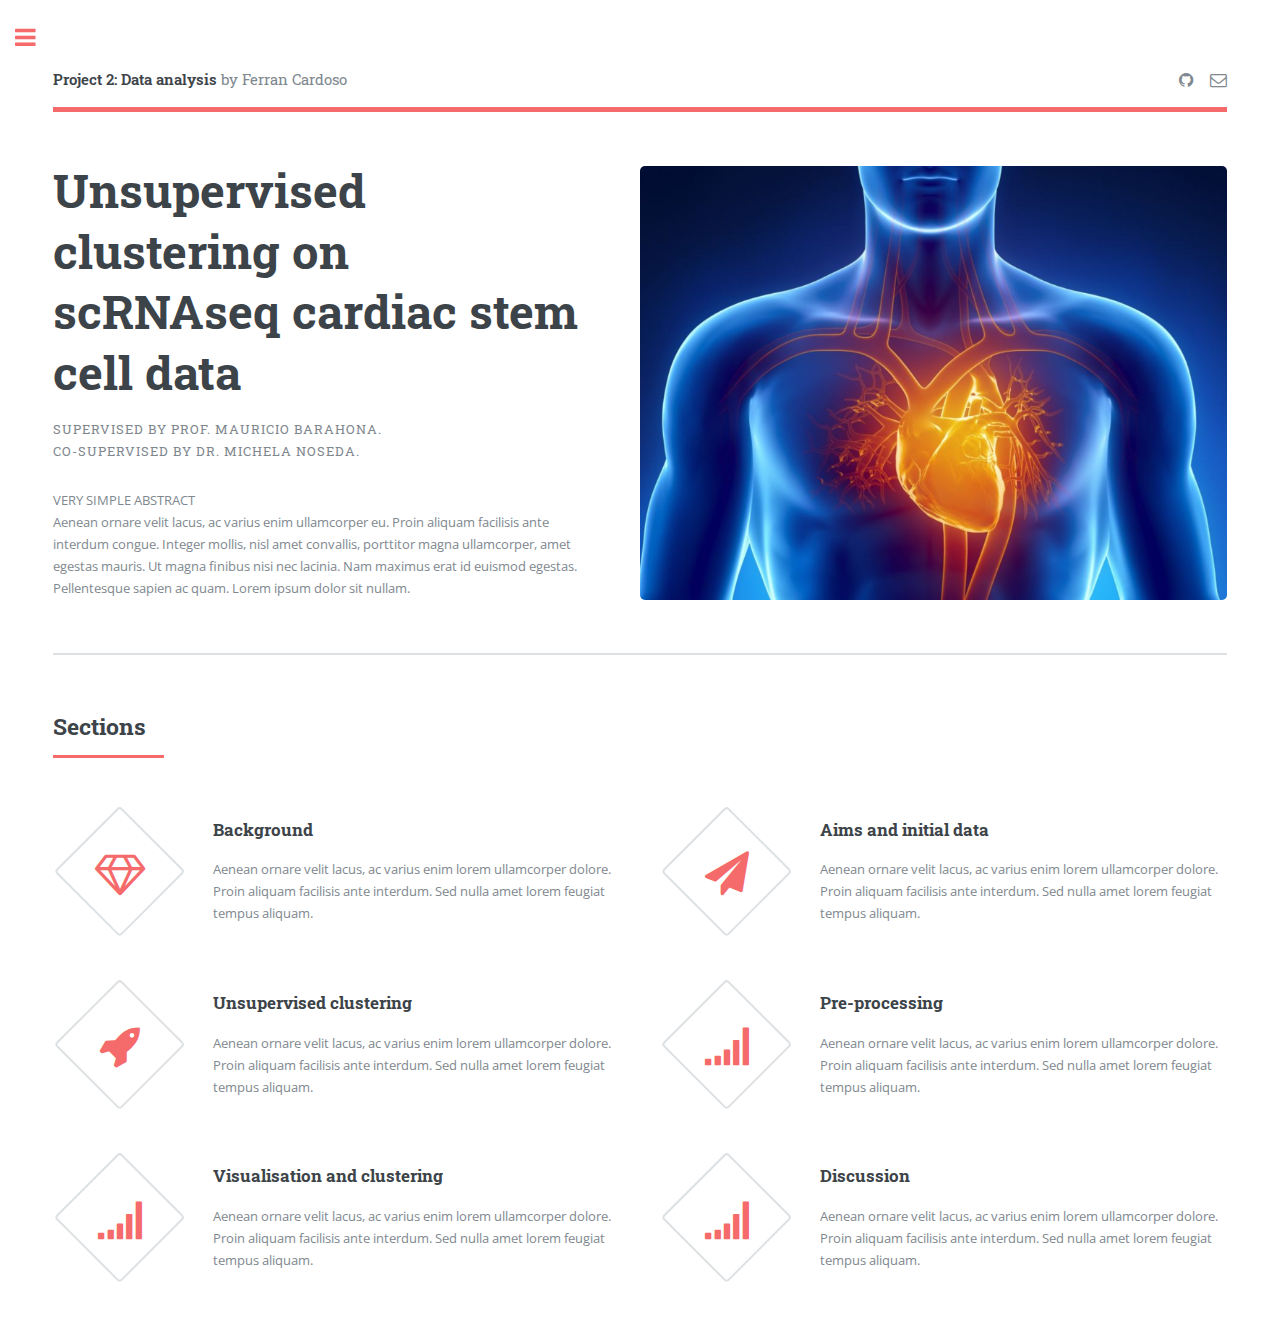
==== index.html @ 103082d0 "Added remaining templates" ====
<!DOCTYPE HTML>

<html>
	<head>
		<title>Unsupervised clustering on scRNAseq cardiac stem cell data</title>
		<meta charset="utf-8" />
		<meta name="viewport" content="width=device-width, initial-scale=1, user-scalable=no" />
		<link rel="stylesheet" href="assets/css/main.css" />
	</head>
	<body class="is-preload">

		<!-- Wrapper -->
			<div id="wrapper">

				<!-- Main -->
					<div id="main">
						<div class="inner">

							<!-- Header -->
								<header id="header">
									<a href="index.html" class="logo"><strong>Project 2: Data analysis</strong> by Ferran Cardoso</a>
									<ul class="icons">
										<li><a href="https://github.com/FerranC96/MSc-Project_2" class="icon fa-github"><span class="label">Github</span></a></li>
										<li><a href="mailto:ferran.cardoso-rodriguez18@imperial.ac.uk" class="icon fa-envelope-o"><span class="label">Email</span></a></li>
									</ul>
								</header>

							<!-- Banner -->
								<section id="banner">
									<div class="content">
										<header>
											<h1>Unsupervised clustering on scRNAseq cardiac stem cell data</h1>
											<p>Supervised by Prof. Mauricio Barahona. <br /> Co-supervised by Dr. Michela Noseda.</p>
										</header>
										<p>VERY SIMPLE ABSTRACT <br />Aenean ornare velit lacus, ac varius enim ullamcorper eu. Proin aliquam facilisis ante interdum congue. Integer mollis, nisl amet convallis, porttitor magna ullamcorper, amet egestas mauris. Ut magna finibus nisi nec lacinia. Nam maximus erat id euismod egestas. Pellentesque sapien ac quam. Lorem ipsum dolor sit nullam.</p>
										<!-- <ul class="actions">
											<li><a href="#" class="button big">Learn More</a></li>
										</ul> -->
									</div>
									<span class="image object">
										<img src="images/heart.jpg" alt="" />
									</span>
								</section>

							<!-- Section -->
								<section>
									<header class="major">
										<h2>Sections</h2>
									</header>
									<div class="features">
										<article>
											<span class="icon fa-diamond"></span>
											<div class="content">
												<h3>Background</h3>
												<p>Aenean ornare velit lacus, ac varius enim lorem ullamcorper dolore. Proin aliquam facilisis ante interdum. Sed nulla amet lorem feugiat tempus aliquam.</p>
											</div>
										</article>
										<article>
											<span class="icon fa-paper-plane"></span>
											<div class="content">
												<h3>Aims and initial data</h3>
												<p>Aenean ornare velit lacus, ac varius enim lorem ullamcorper dolore. Proin aliquam facilisis ante interdum. Sed nulla amet lorem feugiat tempus aliquam.</p>
											</div>
										</article>
										<article>
											<span class="icon fa-rocket"></span>
											<div class="content">
												<h3>Unsupervised clustering</h3>
												<p>Aenean ornare velit lacus, ac varius enim lorem ullamcorper dolore. Proin aliquam facilisis ante interdum. Sed nulla amet lorem feugiat tempus aliquam.</p>
											</div>
										</article>
										<article>
											<span class="icon fa-signal"></span>
											<div class="content">
												<h3>Pre-processing</h3>
												<p>Aenean ornare velit lacus, ac varius enim lorem ullamcorper dolore. Proin aliquam facilisis ante interdum. Sed nulla amet lorem feugiat tempus aliquam.</p>
											</div>
										</article>
										<article>
											<span class="icon fa-signal"></span>
											<div class="content">
												<h3>Visualisation and clustering</h3>
												<p>Aenean ornare velit lacus, ac varius enim lorem ullamcorper dolore. Proin aliquam facilisis ante interdum. Sed nulla amet lorem feugiat tempus aliquam.</p>
											</div>
										</article>
										<article>
											<span class="icon fa-signal"></span>
											<div class="content">
												<h3>Discussion</h3>
												<p>Aenean ornare velit lacus, ac varius enim lorem ullamcorper dolore. Proin aliquam facilisis ante interdum. Sed nulla amet lorem feugiat tempus aliquam.</p>
											</div>
										</article>
									</div>
								</section>

							<!-- Section -->
								<!-- <section>
									<header class="major">
										<h2>Ipsum sed dolor</h2>
									</header>
									<div class="posts">
										<article>
											<a href="#" class="image"><img src="images/pic01.jpg" alt="" /></a>
											<h3>Interdum aenean</h3>
											<p>Aenean ornare velit lacus, ac varius enim lorem ullamcorper dolore. Proin aliquam facilisis ante interdum. Sed nulla amet lorem feugiat tempus aliquam.</p>
											<ul class="actions">
												<li><a href="#" class="button">More</a></li>
											</ul>
										</article>
										<article>
											<a href="#" class="image"><img src="images/pic02.jpg" alt="" /></a>
											<h3>Nulla amet dolore</h3>
											<p>Aenean ornare velit lacus, ac varius enim lorem ullamcorper dolore. Proin aliquam facilisis ante interdum. Sed nulla amet lorem feugiat tempus aliquam.</p>
											<ul class="actions">
												<li><a href="#" class="button">More</a></li>
											</ul>
										</article>
										<article>
											<a href="#" class="image"><img src="images/pic03.jpg" alt="" /></a>
											<h3>Tempus ullamcorper</h3>
											<p>Aenean ornare velit lacus, ac varius enim lorem ullamcorper dolore. Proin aliquam facilisis ante interdum. Sed nulla amet lorem feugiat tempus aliquam.</p>
											<ul class="actions">
												<li><a href="#" class="button">More</a></li>
											</ul>
										</article>
										<article>
											<a href="#" class="image"><img src="images/pic04.jpg" alt="" /></a>
											<h3>Sed etiam facilis</h3>
											<p>Aenean ornare velit lacus, ac varius enim lorem ullamcorper dolore. Proin aliquam facilisis ante interdum. Sed nulla amet lorem feugiat tempus aliquam.</p>
											<ul class="actions">
												<li><a href="#" class="button">More</a></li>
											</ul>
										</article>
										<article>
											<a href="#" class="image"><img src="images/pic05.jpg" alt="" /></a>
											<h3>Feugiat lorem aenean</h3>
											<p>Aenean ornare velit lacus, ac varius enim lorem ullamcorper dolore. Proin aliquam facilisis ante interdum. Sed nulla amet lorem feugiat tempus aliquam.</p>
											<ul class="actions">
												<li><a href="#" class="button">More</a></li>
											</ul>
										</article>
										<article>
											<a href="#" class="image"><img src="images/pic06.jpg" alt="" /></a>
											<h3>Amet varius aliquam</h3>
											<p>Aenean ornare velit lacus, ac varius enim lorem ullamcorper dolore. Proin aliquam facilisis ante interdum. Sed nulla amet lorem feugiat tempus aliquam.</p>
											<ul class="actions">
												<li><a href="#" class="button">More</a></li>
											</ul>
										</article>
									</div>
								</section> -->

						</div>
					</div>

				<!-- Sidebar -->
					<div id="sidebar">
						<div class="inner">

							<!-- Menu -->
								<nav id="menu">
									<header class="major">
										<h2>Menu</h2>
									</header>
									<ul>
										<li><a href="index.html">Homepage</a></li>
										<li><a href="background.html">Background</a></li>
										<li><a href="aim.html">Aims and Initial Data</a></li>
										<li><a href="intro.html">Introduction and pipeline</a></li>
										<li>
											<span class="opener">Pre-processing</span>
											<ul>
												<li><a href="pre-process.html/#filtering">QC and filtering</a></li>
												<li><a href="pre-process.html/#norm">Normalisation</a></li>
											</ul>
										</li>
										<li>
											<span class="opener">Visualisation and Clustering</span>
											<ul>
												<li><a href="analysis.html/#dr">Dimensionality Reduction</a></li>
												<li><a href="analysis.html/#clust">Unsupervised clustering</a></li>
												<li><a href="analysis.html/#bio">Biological analysis</a></li>
											</ul>
										</li>
										<li>
											<span class="opener">Discussion</span>
											<ul>
												<li><a href="discussion.html">Discussion</a></li>
												<li><a href="discussion.html/#conclussion">Conclusions</a></li>
												<li><a href="discussion.html/#future">Future work</a></li>
											</ul>
										</li>
										<li><a href="refs.html">References</a></li>
										<li><a href="elements.html">Elements</a></li>
									</ul>
								</nav>

							<!-- Section -->
								<!-- <section>
									<header class="major">
										<h2>Ante interdum</h2>
									</header>
									<div class="mini-posts">
										<article>
											<a href="#" class="image"><img src="images/pic07.jpg" alt="" /></a>
											<p>Aenean ornare velit lacus, ac varius enim lorem ullamcorper dolore aliquam.</p>
										</article>
										<article>
											<a href="#" class="image"><img src="images/pic08.jpg" alt="" /></a>
											<p>Aenean ornare velit lacus, ac varius enim lorem ullamcorper dolore aliquam.</p>
										</article>
										<article>
											<a href="#" class="image"><img src="images/pic09.jpg" alt="" /></a>
											<p>Aenean ornare velit lacus, ac varius enim lorem ullamcorper dolore aliquam.</p>
										</article>
									</div>
									<ul class="actions">
										<li><a href="#" class="button">More</a></li>
									</ul>
								</section> -->

							<!-- Section -->
								<section>
									<header class="major">
										<h2>Acknowledgements</h2>
									</header>
									<p>Sed varius enim lorem ullamcorper dolore aliquam aenean ornare velit lacus, ac varius enim lorem ullamcorper dolore. Proin sed aliquam facilisis ante interdum. Sed nulla amet lorem feugiat tempus aliquam.</p>
		
								</section>

							<!-- Footer -->
								<footer id="footer">
									<p class="copyright">&copy; Ferran Cardoso.<br />Project 2: Data Analysis. <br />MSc in Bioinformatics and Theoretical Systems Biology.<br />Imperial College London. <br /> Design: <a href="https://html5up.net">HTML5 UP</a>.</p>
								</footer>

						</div>
					</div>

			</div>

		<!-- Scripts -->
			<script src="assets/js/jquery.min.js"></script>
			<script src="assets/js/browser.min.js"></script>
			<script src="assets/js/breakpoints.min.js"></script>
			<script src="assets/js/util.js"></script>
			<script src="assets/js/main.js"></script>

	</body>
</html>
---- assets/css/main.css ----
@import url(font-awesome.min.css);
@import url("https://fonts.googleapis.com/css?family=Open+Sans:400,600,400italic,600italic|Roboto+Slab:400,700");

/*
	Editorial by HTML5 UP
	html5up.net | @ajlkn
	Free for personal and commercial use under the CCA 3.0 license (html5up.net/license)
*/

html, body, div, span, applet, object,
iframe, h1, h2, h3, h4, h5, h6, p, blockquote,
pre, a, abbr, acronym, address, big, cite,
code, del, dfn, em, img, ins, kbd, q, s, samp,
small, strike, strong, sub, sup, tt, var, b,
u, i, center, dl, dt, dd, ol, ul, li, fieldset,
form, label, legend, table, caption, tbody,
tfoot, thead, tr, th, td, article, aside,
canvas, details, embed, figure, figcaption,
footer, header, hgroup, menu, nav, output, ruby,
section, summary, time, mark, audio, video {
	margin: 0;
	padding: 0;
	border: 0;
	font-size: 100%;
	font: inherit;
	vertical-align: baseline;}

article, aside, details, figcaption, figure,
footer, header, hgroup, menu, nav, section {
	display: block;}

body {
	line-height: 1;
}

ol, ul {
	list-style: none;
}

blockquote, q {
	quotes: none;
}

	blockquote:before, blockquote:after, q:before, q:after {
		content: '';
		content: none;
	}

table {
	border-collapse: collapse;
	border-spacing: 0;
}

body {
	-webkit-text-size-adjust: none;
}

mark {
	background-color: transparent;
	color: inherit;
}

input::-moz-focus-inner {
	border: 0;
	padding: 0;
}

input, select, textarea {
	-moz-appearance: none;
	-webkit-appearance: none;
	-ms-appearance: none;
	appearance: none;
}

/* Basic */

	@-ms-viewport {
		width: device-width;
	}

	body {
		-ms-overflow-style: scrollbar;
	}

	@media screen and (max-width: 480px) {

		html, body {
			min-width: 320px;
		}

	}

	html {
		box-sizing: border-box;
	}

	*, *:before, *:after {
		box-sizing: inherit;
	}

	body {
		background: #ffffff;
	}

		body.is-preload *, body.is-preload *:before, body.is-preload *:after, body.is-resizing *, body.is-resizing *:before, body.is-resizing *:after {
			-moz-animation: none !important;
			-webkit-animation: none !important;
			-ms-animation: none !important;
			animation: none !important;
			-moz-transition: none !important;
			-webkit-transition: none !important;
			-ms-transition: none !important;
			transition: none !important;
		}

/* Type */

	body, input, select, textarea {
		color: #7f888f;
		font-family: "Open Sans", sans-serif;
		font-size: 13pt;
		font-weight: 400;
		line-height: 1.65;
	}

		@media screen and (max-width: 1680px) {

			body, input, select, textarea {
				font-size: 11pt;
			}

		}

		@media screen and (max-width: 1280px) {

			body, input, select, textarea {
				font-size: 10pt;
			}

		}

		@media screen and (max-width: 360px) {

			body, input, select, textarea {
				font-size: 9pt;
			}

		}

	a {
		-moz-transition: color 0.2s ease-in-out, border-bottom-color 0.2s ease-in-out;
		-webkit-transition: color 0.2s ease-in-out, border-bottom-color 0.2s ease-in-out;
		-ms-transition: color 0.2s ease-in-out, border-bottom-color 0.2s ease-in-out;
		transition: color 0.2s ease-in-out, border-bottom-color 0.2s ease-in-out;
		border-bottom: dotted 1px;
		color: #f56a6a;
		text-decoration: none;
	}

		a:hover {
			border-bottom-color: #f56a6a;
			color: #f56a6a !important;
		}

			a:hover strong {
				color: inherit;
			}

	strong, b {
		color: #3d4449;
		font-weight: 600;
	}

	em, i {
		font-style: italic;
	}

	p {
		margin: 0 0 2em 0;
	}

	h1, h2, h3, h4, h5, h6 {
		color: #3d4449;
		font-family: "Roboto Slab", serif;
		font-weight: 700;
		line-height: 1.5;
		margin: 0 0 1em 0;
	}

		h1 a, h2 a, h3 a, h4 a, h5 a, h6 a {
			color: inherit;
			text-decoration: none;
			border-bottom: 0;
		}

	h1 {
		font-size: 4em;
		margin: 0 0 0.5em 0;
		line-height: 1.3;
	}

	h2 {
		font-size: 1.75em;
	}

	h3 {
		font-size: 1.25em;
	}

	h4 {
		font-size: 1.1em;
	}

	h5 {
		font-size: 0.9em;
	}

	h6 {
		font-size: 0.7em;
	}

	@media screen and (max-width: 1680px) {

		h1 {
			font-size: 3.5em;
		}

	}

	@media screen and (max-width: 980px) {

		h1 {
			font-size: 3.25em;
		}

	}

	@media screen and (max-width: 736px) {

		h1 {
			font-size: 2em;
			line-height: 1.4;
		}

		h2 {
			font-size: 1.5em;
		}

	}

	sub {
		font-size: 0.8em;
		position: relative;
		top: 0.5em;
	}

	sup {
		font-size: 0.8em;
		position: relative;
		top: -0.5em;
	}

	blockquote {
		border-left: solid 3px rgba(210, 215, 217, 0.75);
		font-style: italic;
		margin: 0 0 2em 0;
		padding: 0.5em 0 0.5em 2em;
	}

	code {
		background: rgba(230, 235, 237, 0.25);
		border-radius: 0.375em;
		border: solid 1px rgba(210, 215, 217, 0.75);
		font-family: "Courier New", monospace;
		font-size: 0.9em;
		margin: 0 0.25em;
		padding: 0.25em 0.65em;
	}

	pre {
		-webkit-overflow-scrolling: touch;
		font-family: "Courier New", monospace;
		font-size: 0.9em;
		margin: 0 0 2em 0;
	}

		pre code {
			display: block;
			line-height: 1.75;
			padding: 1em 1.5em;
			overflow-x: auto;
		}

	hr {
		border: 0;
		border-bottom: solid 1px rgba(210, 215, 217, 0.75);
		margin: 2em 0;
	}

		hr.major {
			margin: 3em 0;
		}

	.align-left {
		text-align: left;
	}

	.align-center {
		text-align: center;
	}

	.align-right {
		text-align: right;
	}

/* Row */

	.row {
		display: flex;
		flex-wrap: wrap;
		box-sizing: border-box;
		align-items: stretch;
	}

		.row > * {
			box-sizing: border-box;
		}

		.row.gtr-uniform > * > :last-child {
			margin-bottom: 0;
		}

		.row.aln-left {
			justify-content: flex-start;
		}

		.row.aln-center {
			justify-content: center;
		}

		.row.aln-right {
			justify-content: flex-end;
		}

		.row.aln-top {
			align-items: flex-start;
		}

		.row.aln-middle {
			align-items: center;
		}

		.row.aln-bottom {
			align-items: flex-end;
		}

		.row > .imp {
			order: -1;
		}

		.row > .col-1 {
			width: 8.3333333333%;
		}

		.row > .off-1 {
			margin-left: 8.3333333333%;
		}

		.row > .col-2 {
			width: 16.6666666667%;
		}

		.row > .off-2 {
			margin-left: 16.6666666667%;
		}

		.row > .col-3 {
			width: 25%;
		}

		.row > .off-3 {
			margin-left: 25%;
		}

		.row > .col-4 {
			width: 33.3333333333%;
		}

		.row > .off-4 {
			margin-left: 33.3333333333%;
		}

		.row > .col-5 {
			width: 41.6666666667%;
		}

		.row > .off-5 {
			margin-left: 41.6666666667%;
		}

		.row > .col-6 {
			width: 50%;
		}

		.row > .off-6 {
			margin-left: 50%;
		}

		.row > .col-7 {
			width: 58.3333333333%;
		}

		.row > .off-7 {
			margin-left: 58.3333333333%;
		}

		.row > .col-8 {
			width: 66.6666666667%;
		}

		.row > .off-8 {
			margin-left: 66.6666666667%;
		}

		.row > .col-9 {
			width: 75%;
		}

		.row > .off-9 {
			margin-left: 75%;
		}

		.row > .col-10 {
			width: 83.3333333333%;
		}

		.row > .off-10 {
			margin-left: 83.3333333333%;
		}

		.row > .col-11 {
			width: 91.6666666667%;
		}

		.row > .off-11 {
			margin-left: 91.6666666667%;
		}

		.row > .col-12 {
			width: 100%;
		}

		.row > .off-12 {
			margin-left: 100%;
		}

		.row.gtr-0 {
			margin-top: 0;
			margin-left: 0em;
		}

			.row.gtr-0 > * {
				padding: 0 0 0 0em;
			}

			.row.gtr-0.gtr-uniform {
				margin-top: 0em;
			}

				.row.gtr-0.gtr-uniform > * {
					padding-top: 0em;
				}

		.row.gtr-25 {
			margin-top: 0;
			margin-left: -0.375em;
		}

			.row.gtr-25 > * {
				padding: 0 0 0 0.375em;
			}

			.row.gtr-25.gtr-uniform {
				margin-top: -0.375em;
			}

				.row.gtr-25.gtr-uniform > * {
					padding-top: 0.375em;
				}

		.row.gtr-50 {
			margin-top: 0;
			margin-left: -0.75em;
		}

			.row.gtr-50 > * {
				padding: 0 0 0 0.75em;
			}

			.row.gtr-50.gtr-uniform {
				margin-top: -0.75em;
			}

				.row.gtr-50.gtr-uniform > * {
					padding-top: 0.75em;
				}

		.row {
			margin-top: 0;
			margin-left: -1.5em;
		}

			.row > * {
				padding: 0 0 0 1.5em;
			}

			.row.gtr-uniform {
				margin-top: -1.5em;
			}

				.row.gtr-uniform > * {
					padding-top: 1.5em;
				}

		.row.gtr-150 {
			margin-top: 0;
			margin-left: -2.25em;
		}

			.row.gtr-150 > * {
				padding: 0 0 0 2.25em;
			}

			.row.gtr-150.gtr-uniform {
				margin-top: -2.25em;
			}

				.row.gtr-150.gtr-uniform > * {
					padding-top: 2.25em;
				}

		.row.gtr-200 {
			margin-top: 0;
			margin-left: -3em;
		}

			.row.gtr-200 > * {
				padding: 0 0 0 3em;
			}

			.row.gtr-200.gtr-uniform {
				margin-top: -3em;
			}

				.row.gtr-200.gtr-uniform > * {
					padding-top: 3em;
				}

		@media screen and (max-width: 1680px) {

			.row {
				display: flex;
				flex-wrap: wrap;
				box-sizing: border-box;
				align-items: stretch;
			}

				.row > * {
					box-sizing: border-box;
				}

				.row.gtr-uniform > * > :last-child {
					margin-bottom: 0;
				}

				.row.aln-left {
					justify-content: flex-start;
				}

				.row.aln-center {
					justify-content: center;
				}

				.row.aln-right {
					justify-content: flex-end;
				}

				.row.aln-top {
					align-items: flex-start;
				}

				.row.aln-middle {
					align-items: center;
				}

				.row.aln-bottom {
					align-items: flex-end;
				}

				.row > .imp-xlarge {
					order: -1;
				}

				.row > .col-1-xlarge {
					width: 8.3333333333%;
				}

				.row > .off-1-xlarge {
					margin-left: 8.3333333333%;
				}

				.row > .col-2-xlarge {
					width: 16.6666666667%;
				}

				.row > .off-2-xlarge {
					margin-left: 16.6666666667%;
				}

				.row > .col-3-xlarge {
					width: 25%;
				}

				.row > .off-3-xlarge {
					margin-left: 25%;
				}

				.row > .col-4-xlarge {
					width: 33.3333333333%;
				}

				.row > .off-4-xlarge {
					margin-left: 33.3333333333%;
				}

				.row > .col-5-xlarge {
					width: 41.6666666667%;
				}

				.row > .off-5-xlarge {
					margin-left: 41.6666666667%;
				}

				.row > .col-6-xlarge {
					width: 50%;
				}

				.row > .off-6-xlarge {
					margin-left: 50%;
				}

				.row > .col-7-xlarge {
					width: 58.3333333333%;
				}

				.row > .off-7-xlarge {
					margin-left: 58.3333333333%;
				}

				.row > .col-8-xlarge {
					width: 66.6666666667%;
				}

				.row > .off-8-xlarge {
					margin-left: 66.6666666667%;
				}

				.row > .col-9-xlarge {
					width: 75%;
				}

				.row > .off-9-xlarge {
					margin-left: 75%;
				}

				.row > .col-10-xlarge {
					width: 83.3333333333%;
				}

				.row > .off-10-xlarge {
					margin-left: 83.3333333333%;
				}

				.row > .col-11-xlarge {
					width: 91.6666666667%;
				}

				.row > .off-11-xlarge {
					margin-left: 91.6666666667%;
				}

				.row > .col-12-xlarge {
					width: 100%;
				}

				.row > .off-12-xlarge {
					margin-left: 100%;
				}

				.row.gtr-0 {
					margin-top: 0;
					margin-left: 0em;
				}

					.row.gtr-0 > * {
						padding: 0 0 0 0em;
					}

					.row.gtr-0.gtr-uniform {
						margin-top: 0em;
					}

						.row.gtr-0.gtr-uniform > * {
							padding-top: 0em;
						}

				.row.gtr-25 {
					margin-top: 0;
					margin-left: -0.375em;
				}

					.row.gtr-25 > * {
						padding: 0 0 0 0.375em;
					}

					.row.gtr-25.gtr-uniform {
						margin-top: -0.375em;
					}

						.row.gtr-25.gtr-uniform > * {
							padding-top: 0.375em;
						}

				.row.gtr-50 {
					margin-top: 0;
					margin-left: -0.75em;
				}

					.row.gtr-50 > * {
						padding: 0 0 0 0.75em;
					}

					.row.gtr-50.gtr-uniform {
						margin-top: -0.75em;
					}

						.row.gtr-50.gtr-uniform > * {
							padding-top: 0.75em;
						}

				.row {
					margin-top: 0;
					margin-left: -1.5em;
				}

					.row > * {
						padding: 0 0 0 1.5em;
					}

					.row.gtr-uniform {
						margin-top: -1.5em;
					}

						.row.gtr-uniform > * {
							padding-top: 1.5em;
						}

				.row.gtr-150 {
					margin-top: 0;
					margin-left: -2.25em;
				}

					.row.gtr-150 > * {
						padding: 0 0 0 2.25em;
					}

					.row.gtr-150.gtr-uniform {
						margin-top: -2.25em;
					}

						.row.gtr-150.gtr-uniform > * {
							padding-top: 2.25em;
						}

				.row.gtr-200 {
					margin-top: 0;
					margin-left: -3em;
				}

					.row.gtr-200 > * {
						padding: 0 0 0 3em;
					}

					.row.gtr-200.gtr-uniform {
						margin-top: -3em;
					}

						.row.gtr-200.gtr-uniform > * {
							padding-top: 3em;
						}

		}

		@media screen and (max-width: 1280px) {

			.row {
				display: flex;
				flex-wrap: wrap;
				box-sizing: border-box;
				align-items: stretch;
			}

				.row > * {
					box-sizing: border-box;
				}

				.row.gtr-uniform > * > :last-child {
					margin-bottom: 0;
				}

				.row.aln-left {
					justify-content: flex-start;
				}

				.row.aln-center {
					justify-content: center;
				}

				.row.aln-right {
					justify-content: flex-end;
				}

				.row.aln-top {
					align-items: flex-start;
				}

				.row.aln-middle {
					align-items: center;
				}

				.row.aln-bottom {
					align-items: flex-end;
				}

				.row > .imp-large {
					order: -1;
				}

				.row > .col-1-large {
					width: 8.3333333333%;
				}

				.row > .off-1-large {
					margin-left: 8.3333333333%;
				}

				.row > .col-2-large {
					width: 16.6666666667%;
				}

				.row > .off-2-large {
					margin-left: 16.6666666667%;
				}

				.row > .col-3-large {
					width: 25%;
				}

				.row > .off-3-large {
					margin-left: 25%;
				}

				.row > .col-4-large {
					width: 33.3333333333%;
				}

				.row > .off-4-large {
					margin-left: 33.3333333333%;
				}

				.row > .col-5-large {
					width: 41.6666666667%;
				}

				.row > .off-5-large {
					margin-left: 41.6666666667%;
				}

				.row > .col-6-large {
					width: 50%;
				}

				.row > .off-6-large {
					margin-left: 50%;
				}

				.row > .col-7-large {
					width: 58.3333333333%;
				}

				.row > .off-7-large {
					margin-left: 58.3333333333%;
				}

				.row > .col-8-large {
					width: 66.6666666667%;
				}

				.row > .off-8-large {
					margin-left: 66.6666666667%;
				}

				.row > .col-9-large {
					width: 75%;
				}

				.row > .off-9-large {
					margin-left: 75%;
				}

				.row > .col-10-large {
					width: 83.3333333333%;
				}

				.row > .off-10-large {
					margin-left: 83.3333333333%;
				}

				.row > .col-11-large {
					width: 91.6666666667%;
				}

				.row > .off-11-large {
					margin-left: 91.6666666667%;
				}

				.row > .col-12-large {
					width: 100%;
				}

				.row > .off-12-large {
					margin-left: 100%;
				}

				.row.gtr-0 {
					margin-top: 0;
					margin-left: 0em;
				}

					.row.gtr-0 > * {
						padding: 0 0 0 0em;
					}

					.row.gtr-0.gtr-uniform {
						margin-top: 0em;
					}

						.row.gtr-0.gtr-uniform > * {
							padding-top: 0em;
						}

				.row.gtr-25 {
					margin-top: 0;
					margin-left: -0.375em;
				}

					.row.gtr-25 > * {
						padding: 0 0 0 0.375em;
					}

					.row.gtr-25.gtr-uniform {
						margin-top: -0.375em;
					}

						.row.gtr-25.gtr-uniform > * {
							padding-top: 0.375em;
						}

				.row.gtr-50 {
					margin-top: 0;
					margin-left: -0.75em;
				}

					.row.gtr-50 > * {
						padding: 0 0 0 0.75em;
					}

					.row.gtr-50.gtr-uniform {
						margin-top: -0.75em;
					}

						.row.gtr-50.gtr-uniform > * {
							padding-top: 0.75em;
						}

				.row {
					margin-top: 0;
					margin-left: -1.5em;
				}

					.row > * {
						padding: 0 0 0 1.5em;
					}

					.row.gtr-uniform {
						margin-top: -1.5em;
					}

						.row.gtr-uniform > * {
							padding-top: 1.5em;
						}

				.row.gtr-150 {
					margin-top: 0;
					margin-left: -2.25em;
				}

					.row.gtr-150 > * {
						padding: 0 0 0 2.25em;
					}

					.row.gtr-150.gtr-uniform {
						margin-top: -2.25em;
					}

						.row.gtr-150.gtr-uniform > * {
							padding-top: 2.25em;
						}

				.row.gtr-200 {
					margin-top: 0;
					margin-left: -3em;
				}

					.row.gtr-200 > * {
						padding: 0 0 0 3em;
					}

					.row.gtr-200.gtr-uniform {
						margin-top: -3em;
					}

						.row.gtr-200.gtr-uniform > * {
							padding-top: 3em;
						}

		}

		@media screen and (max-width: 980px) {

			.row {
				display: flex;
				flex-wrap: wrap;
				box-sizing: border-box;
				align-items: stretch;
			}

				.row > * {
					box-sizing: border-box;
				}

				.row.gtr-uniform > * > :last-child {
					margin-bottom: 0;
				}

				.row.aln-left {
					justify-content: flex-start;
				}

				.row.aln-center {
					justify-content: center;
				}

				.row.aln-right {
					justify-content: flex-end;
				}

				.row.aln-top {
					align-items: flex-start;
				}

				.row.aln-middle {
					align-items: center;
				}

				.row.aln-bottom {
					align-items: flex-end;
				}

				.row > .imp-medium {
					order: -1;
				}

				.row > .col-1-medium {
					width: 8.3333333333%;
				}

				.row > .off-1-medium {
					margin-left: 8.3333333333%;
				}

				.row > .col-2-medium {
					width: 16.6666666667%;
				}

				.row > .off-2-medium {
					margin-left: 16.6666666667%;
				}

				.row > .col-3-medium {
					width: 25%;
				}

				.row > .off-3-medium {
					margin-left: 25%;
				}

				.row > .col-4-medium {
					width: 33.3333333333%;
				}

				.row > .off-4-medium {
					margin-left: 33.3333333333%;
				}

				.row > .col-5-medium {
					width: 41.6666666667%;
				}

				.row > .off-5-medium {
					margin-left: 41.6666666667%;
				}

				.row > .col-6-medium {
					width: 50%;
				}

				.row > .off-6-medium {
					margin-left: 50%;
				}

				.row > .col-7-medium {
					width: 58.3333333333%;
				}

				.row > .off-7-medium {
					margin-left: 58.3333333333%;
				}

				.row > .col-8-medium {
					width: 66.6666666667%;
				}

				.row > .off-8-medium {
					margin-left: 66.6666666667%;
				}

				.row > .col-9-medium {
					width: 75%;
				}

				.row > .off-9-medium {
					margin-left: 75%;
				}

				.row > .col-10-medium {
					width: 83.3333333333%;
				}

				.row > .off-10-medium {
					margin-left: 83.3333333333%;
				}

				.row > .col-11-medium {
					width: 91.6666666667%;
				}

				.row > .off-11-medium {
					margin-left: 91.6666666667%;
				}

				.row > .col-12-medium {
					width: 100%;
				}

				.row > .off-12-medium {
					margin-left: 100%;
				}

				.row.gtr-0 {
					margin-top: 0;
					margin-left: 0em;
				}

					.row.gtr-0 > * {
						padding: 0 0 0 0em;
					}

					.row.gtr-0.gtr-uniform {
						margin-top: 0em;
					}

						.row.gtr-0.gtr-uniform > * {
							padding-top: 0em;
						}

				.row.gtr-25 {
					margin-top: 0;
					margin-left: -0.375em;
				}

					.row.gtr-25 > * {
						padding: 0 0 0 0.375em;
					}

					.row.gtr-25.gtr-uniform {
						margin-top: -0.375em;
					}

						.row.gtr-25.gtr-uniform > * {
							padding-top: 0.375em;
						}

				.row.gtr-50 {
					margin-top: 0;
					margin-left: -0.75em;
				}

					.row.gtr-50 > * {
						padding: 0 0 0 0.75em;
					}

					.row.gtr-50.gtr-uniform {
						margin-top: -0.75em;
					}

						.row.gtr-50.gtr-uniform > * {
							padding-top: 0.75em;
						}

				.row {
					margin-top: 0;
					margin-left: -1.5em;
				}

					.row > * {
						padding: 0 0 0 1.5em;
					}

					.row.gtr-uniform {
						margin-top: -1.5em;
					}

						.row.gtr-uniform > * {
							padding-top: 1.5em;
						}

				.row.gtr-150 {
					margin-top: 0;
					margin-left: -2.25em;
				}

					.row.gtr-150 > * {
						padding: 0 0 0 2.25em;
					}

					.row.gtr-150.gtr-uniform {
						margin-top: -2.25em;
					}

						.row.gtr-150.gtr-uniform > * {
							padding-top: 2.25em;
						}

				.row.gtr-200 {
					margin-top: 0;
					margin-left: -3em;
				}

					.row.gtr-200 > * {
						padding: 0 0 0 3em;
					}

					.row.gtr-200.gtr-uniform {
						margin-top: -3em;
					}

						.row.gtr-200.gtr-uniform > * {
							padding-top: 3em;
						}

		}

		@media screen and (max-width: 736px) {

			.row {
				display: flex;
				flex-wrap: wrap;
				box-sizing: border-box;
				align-items: stretch;
			}

				.row > * {
					box-sizing: border-box;
				}

				.row.gtr-uniform > * > :last-child {
					margin-bottom: 0;
				}

				.row.aln-left {
					justify-content: flex-start;
				}

				.row.aln-center {
					justify-content: center;
				}

				.row.aln-right {
					justify-content: flex-end;
				}

				.row.aln-top {
					align-items: flex-start;
				}

				.row.aln-middle {
					align-items: center;
				}

				.row.aln-bottom {
					align-items: flex-end;
				}

				.row > .imp-small {
					order: -1;
				}

				.row > .col-1-small {
					width: 8.3333333333%;
				}

				.row > .off-1-small {
					margin-left: 8.3333333333%;
				}

				.row > .col-2-small {
					width: 16.6666666667%;
				}

				.row > .off-2-small {
					margin-left: 16.6666666667%;
				}

				.row > .col-3-small {
					width: 25%;
				}

				.row > .off-3-small {
					margin-left: 25%;
				}

				.row > .col-4-small {
					width: 33.3333333333%;
				}

				.row > .off-4-small {
					margin-left: 33.3333333333%;
				}

				.row > .col-5-small {
					width: 41.6666666667%;
				}

				.row > .off-5-small {
					margin-left: 41.6666666667%;
				}

				.row > .col-6-small {
					width: 50%;
				}

				.row > .off-6-small {
					margin-left: 50%;
				}

				.row > .col-7-small {
					width: 58.3333333333%;
				}

				.row > .off-7-small {
					margin-left: 58.3333333333%;
				}

				.row > .col-8-small {
					width: 66.6666666667%;
				}

				.row > .off-8-small {
					margin-left: 66.6666666667%;
				}

				.row > .col-9-small {
					width: 75%;
				}

				.row > .off-9-small {
					margin-left: 75%;
				}

				.row > .col-10-small {
					width: 83.3333333333%;
				}

				.row > .off-10-small {
					margin-left: 83.3333333333%;
				}

				.row > .col-11-small {
					width: 91.6666666667%;
				}

				.row > .off-11-small {
					margin-left: 91.6666666667%;
				}

				.row > .col-12-small {
					width: 100%;
				}

				.row > .off-12-small {
					margin-left: 100%;
				}

				.row.gtr-0 {
					margin-top: 0;
					margin-left: 0em;
				}

					.row.gtr-0 > * {
						padding: 0 0 0 0em;
					}

					.row.gtr-0.gtr-uniform {
						margin-top: 0em;
					}

						.row.gtr-0.gtr-uniform > * {
							padding-top: 0em;
						}

				.row.gtr-25 {
					margin-top: 0;
					margin-left: -0.375em;
				}

					.row.gtr-25 > * {
						padding: 0 0 0 0.375em;
					}

					.row.gtr-25.gtr-uniform {
						margin-top: -0.375em;
					}

						.row.gtr-25.gtr-uniform > * {
							padding-top: 0.375em;
						}

				.row.gtr-50 {
					margin-top: 0;
					margin-left: -0.75em;
				}

					.row.gtr-50 > * {
						padding: 0 0 0 0.75em;
					}

					.row.gtr-50.gtr-uniform {
						margin-top: -0.75em;
					}

						.row.gtr-50.gtr-uniform > * {
							padding-top: 0.75em;
						}

				.row {
					margin-top: 0;
					margin-left: -1.5em;
				}

					.row > * {
						padding: 0 0 0 1.5em;
					}

					.row.gtr-uniform {
						margin-top: -1.5em;
					}

						.row.gtr-uniform > * {
							padding-top: 1.5em;
						}

				.row.gtr-150 {
					margin-top: 0;
					margin-left: -2.25em;
				}

					.row.gtr-150 > * {
						padding: 0 0 0 2.25em;
					}

					.row.gtr-150.gtr-uniform {
						margin-top: -2.25em;
					}

						.row.gtr-150.gtr-uniform > * {
							padding-top: 2.25em;
						}

				.row.gtr-200 {
					margin-top: 0;
					margin-left: -3em;
				}

					.row.gtr-200 > * {
						padding: 0 0 0 3em;
					}

					.row.gtr-200.gtr-uniform {
						margin-top: -3em;
					}

						.row.gtr-200.gtr-uniform > * {
							padding-top: 3em;
						}

		}

		@media screen and (max-width: 480px) {

			.row {
				display: flex;
				flex-wrap: wrap;
				box-sizing: border-box;
				align-items: stretch;
			}

				.row > * {
					box-sizing: border-box;
				}

				.row.gtr-uniform > * > :last-child {
					margin-bottom: 0;
				}

				.row.aln-left {
					justify-content: flex-start;
				}

				.row.aln-center {
					justify-content: center;
				}

				.row.aln-right {
					justify-content: flex-end;
				}

				.row.aln-top {
					align-items: flex-start;
				}

				.row.aln-middle {
					align-items: center;
				}

				.row.aln-bottom {
					align-items: flex-end;
				}

				.row > .imp-xsmall {
					order: -1;
				}

				.row > .col-1-xsmall {
					width: 8.3333333333%;
				}

				.row > .off-1-xsmall {
					margin-left: 8.3333333333%;
				}

				.row > .col-2-xsmall {
					width: 16.6666666667%;
				}

				.row > .off-2-xsmall {
					margin-left: 16.6666666667%;
				}

				.row > .col-3-xsmall {
					width: 25%;
				}

				.row > .off-3-xsmall {
					margin-left: 25%;
				}

				.row > .col-4-xsmall {
					width: 33.3333333333%;
				}

				.row > .off-4-xsmall {
					margin-left: 33.3333333333%;
				}

				.row > .col-5-xsmall {
					width: 41.6666666667%;
				}

				.row > .off-5-xsmall {
					margin-left: 41.6666666667%;
				}

				.row > .col-6-xsmall {
					width: 50%;
				}

				.row > .off-6-xsmall {
					margin-left: 50%;
				}

				.row > .col-7-xsmall {
					width: 58.3333333333%;
				}

				.row > .off-7-xsmall {
					margin-left: 58.3333333333%;
				}

				.row > .col-8-xsmall {
					width: 66.6666666667%;
				}

				.row > .off-8-xsmall {
					margin-left: 66.6666666667%;
				}

				.row > .col-9-xsmall {
					width: 75%;
				}

				.row > .off-9-xsmall {
					margin-left: 75%;
				}

				.row > .col-10-xsmall {
					width: 83.3333333333%;
				}

				.row > .off-10-xsmall {
					margin-left: 83.3333333333%;
				}

				.row > .col-11-xsmall {
					width: 91.6666666667%;
				}

				.row > .off-11-xsmall {
					margin-left: 91.6666666667%;
				}

				.row > .col-12-xsmall {
					width: 100%;
				}

				.row > .off-12-xsmall {
					margin-left: 100%;
				}

				.row.gtr-0 {
					margin-top: 0;
					margin-left: 0em;
				}

					.row.gtr-0 > * {
						padding: 0 0 0 0em;
					}

					.row.gtr-0.gtr-uniform {
						margin-top: 0em;
					}

						.row.gtr-0.gtr-uniform > * {
							padding-top: 0em;
						}

				.row.gtr-25 {
					margin-top: 0;
					margin-left: -0.375em;
				}

					.row.gtr-25 > * {
						padding: 0 0 0 0.375em;
					}

					.row.gtr-25.gtr-uniform {
						margin-top: -0.375em;
					}

						.row.gtr-25.gtr-uniform > * {
							padding-top: 0.375em;
						}

				.row.gtr-50 {
					margin-top: 0;
					margin-left: -0.75em;
				}

					.row.gtr-50 > * {
						padding: 0 0 0 0.75em;
					}

					.row.gtr-50.gtr-uniform {
						margin-top: -0.75em;
					}

						.row.gtr-50.gtr-uniform > * {
							padding-top: 0.75em;
						}

				.row {
					margin-top: 0;
					margin-left: -1.5em;
				}

					.row > * {
						padding: 0 0 0 1.5em;
					}

					.row.gtr-uniform {
						margin-top: -1.5em;
					}

						.row.gtr-uniform > * {
							padding-top: 1.5em;
						}

				.row.gtr-150 {
					margin-top: 0;
					margin-left: -2.25em;
				}

					.row.gtr-150 > * {
						padding: 0 0 0 2.25em;
					}

					.row.gtr-150.gtr-uniform {
						margin-top: -2.25em;
					}

						.row.gtr-150.gtr-uniform > * {
							padding-top: 2.25em;
						}

				.row.gtr-200 {
					margin-top: 0;
					margin-left: -3em;
				}

					.row.gtr-200 > * {
						padding: 0 0 0 3em;
					}

					.row.gtr-200.gtr-uniform {
						margin-top: -3em;
					}

						.row.gtr-200.gtr-uniform > * {
							padding-top: 3em;
						}

		}

/* Section/Article */

	section.special, article.special {
		text-align: center;
	}

	header p {
		font-family: "Roboto Slab", serif;
		font-size: 1em;
		font-weight: 400;
		letter-spacing: 0.075em;
		margin-top: -0.5em;
		text-transform: uppercase;
	}

	header.major > :last-child {
		border-bottom: solid 3px #f56a6a;
		display: inline-block;
		margin: 0 0 2em 0;
		padding: 0 0.75em 0.5em 0;
	}

	header.main > :last-child {
		margin: 0 0 1em 0;
	}

/* Form */

	form {
		margin: 0 0 2em 0;
	}

	label {
		color: #3d4449;
		display: block;
		font-size: 0.9em;
		font-weight: 600;
		margin: 0 0 1em 0;
	}

	input[type="text"],
	input[type="password"],
	input[type="email"],
	input[type="tel"],
	input[type="search"],
	input[type="url"],
	select,
	textarea {
		-moz-appearance: none;
		-webkit-appearance: none;
		-ms-appearance: none;
		appearance: none;
		background: #ffffff;
		border-radius: 0.375em;
		border: none;
		border: solid 1px rgba(210, 215, 217, 0.75);
		color: inherit;
		display: block;
		outline: 0;
		padding: 0 1em;
		text-decoration: none;
		width: 100%;
	}

		input[type="text"]:invalid,
		input[type="password"]:invalid,
		input[type="email"]:invalid,
		input[type="tel"]:invalid,
		input[type="search"]:invalid,
		input[type="url"]:invalid,
		select:invalid,
		textarea:invalid {
			box-shadow: none;
		}

		input[type="text"]:focus,
		input[type="password"]:focus,
		input[type="email"]:focus,
		input[type="tel"]:focus,
		input[type="search"]:focus,
		input[type="url"]:focus,
		select:focus,
		textarea:focus {
			border-color: #f56a6a;
			box-shadow: 0 0 0 1px #f56a6a;
		}

	select {
		background-image: url("data:image/svg+xml;charset=utf8,%3Csvg xmlns='http://www.w3.org/2000/svg' width='40' height='40' preserveAspectRatio='none' viewBox='0 0 40 40'%3E%3Cpath d='M9.4,12.3l10.4,10.4l10.4-10.4c0.2-0.2,0.5-0.4,0.9-0.4c0.3,0,0.6,0.1,0.9,0.4l3.3,3.3c0.2,0.2,0.4,0.5,0.4,0.9 c0,0.4-0.1,0.6-0.4,0.9L20.7,31.9c-0.2,0.2-0.5,0.4-0.9,0.4c-0.3,0-0.6-0.1-0.9-0.4L4.3,17.3c-0.2-0.2-0.4-0.5-0.4-0.9 c0-0.4,0.1-0.6,0.4-0.9l3.3-3.3c0.2-0.2,0.5-0.4,0.9-0.4S9.1,12.1,9.4,12.3z' fill='rgba(210, 215, 217, 0.75)' /%3E%3C/svg%3E");
		background-size: 1.25em;
		background-repeat: no-repeat;
		background-position: calc(100% - 1em) center;
		height: 2.75em;
		padding-right: 2.75em;
		text-overflow: ellipsis;
	}

		select option {
			color: #3d4449;
			background: #ffffff;
		}

		select:focus::-ms-value {
			background-color: transparent;
		}

		select::-ms-expand {
			display: none;
		}

	input[type="text"],
	input[type="password"],
	input[type="email"],
	input[type="tel"],
	input[type="search"],
	input[type="url"],
	select {
		height: 2.75em;
	}

	textarea {
		padding: 0.75em 1em;
	}

	input[type="checkbox"],
	input[type="radio"] {
		-moz-appearance: none;
		-webkit-appearance: none;
		-ms-appearance: none;
		appearance: none;
		display: block;
		float: left;
		margin-right: -2em;
		opacity: 0;
		width: 1em;
		z-index: -1;
	}

		input[type="checkbox"] + label,
		input[type="radio"] + label {
			text-decoration: none;
			color: #7f888f;
			cursor: pointer;
			display: inline-block;
			font-size: 1em;
			font-weight: 400;
			padding-left: 2.4em;
			padding-right: 0.75em;
			position: relative;
		}

			input[type="checkbox"] + label:before,
			input[type="radio"] + label:before {
				-moz-osx-font-smoothing: grayscale;
				-webkit-font-smoothing: antialiased;
				font-family: FontAwesome;
				font-style: normal;
				font-weight: normal;
				text-transform: none !important;
			}

			input[type="checkbox"] + label:before,
			input[type="radio"] + label:before {
				background: #ffffff;
				border-radius: 0.375em;
				border: solid 1px rgba(210, 215, 217, 0.75);
				content: '';
				display: inline-block;
				height: 1.65em;
				left: 0;
				line-height: 1.58125em;
				position: absolute;
				text-align: center;
				top: 0;
				width: 1.65em;
			}

		input[type="checkbox"]:checked + label:before,
		input[type="radio"]:checked + label:before {
			background: #3d4449;
			border-color: #3d4449;
			color: #ffffff;
			content: '\f00c';
		}

		input[type="checkbox"]:focus + label:before,
		input[type="radio"]:focus + label:before {
			border-color: #f56a6a;
			box-shadow: 0 0 0 1px #f56a6a;
		}

	input[type="checkbox"] + label:before {
		border-radius: 0.375em;
	}

	input[type="radio"] + label:before {
		border-radius: 100%;
	}

	::-webkit-input-placeholder {
		color: #9fa3a6 !important;
		opacity: 1.0;
	}

	:-moz-placeholder {
		color: #9fa3a6 !important;
		opacity: 1.0;
	}

	::-moz-placeholder {
		color: #9fa3a6 !important;
		opacity: 1.0;
	}

	:-ms-input-placeholder {
		color: #9fa3a6 !important;
		opacity: 1.0;
	}

/* Box */

	.box {
		border-radius: 0.375em;
		border: solid 1px rgba(210, 215, 217, 0.75);
		margin-bottom: 2em;
		padding: 1.5em;
	}

		.box > :last-child,
		.box > :last-child > :last-child,
		.box > :last-child > :last-child > :last-child {
			margin-bottom: 0;
		}

		.box.alt {
			border: 0;
			border-radius: 0;
			padding: 0;
		}

/* Icon */

	.icon {
		text-decoration: none;
		border-bottom: none;
		position: relative;
	}

		.icon:before {
			-moz-osx-font-smoothing: grayscale;
			-webkit-font-smoothing: antialiased;
			font-family: FontAwesome;
			font-style: normal;
			font-weight: normal;
			text-transform: none !important;
		}

		.icon > .label {
			display: none;
		}

/* Image */

	.image {
		border-radius: 0.375em;
		border: 0;
		display: inline-block;
		position: relative;
	}

		.image img {
			border-radius: 0.375em;
			display: block;
		}

		.image.left, .image.right {
			max-width: 40%;
		}

			.image.left img, .image.right img {
				width: 100%;
			}

		.image.left {
			float: left;
			padding: 0 1.5em 1em 0;
			top: 0.25em;
		}

		.image.right {
			float: right;
			padding: 0 0 1em 1.5em;
			top: 0.25em;
		}

		.image.fit {
			display: block;
			margin: 0 0 2em 0;
			width: 100%;
		}

			.image.fit img {
				width: 100%;
			}

		.image.main {
			display: block;
			margin: 0 0 3em 0;
			width: 100%;
		}

			.image.main img {
				width: 100%;
			}

	a.image {
		overflow: hidden;
	}

		a.image img {
			-moz-transition: -moz-transform 0.2s ease;
			-webkit-transition: -webkit-transform 0.2s ease;
			-ms-transition: -ms-transform 0.2s ease;
			transition: transform 0.2s ease;
		}

		a.image:hover img {
			-moz-transform: scale(1.075);
			-webkit-transform: scale(1.075);
			-ms-transform: scale(1.075);
			transform: scale(1.075);
		}

/* List */

	ol {
		list-style: decimal;
		margin: 0 0 2em 0;
		padding-left: 1.25em;
	}

		ol li {
			padding-left: 0.25em;
		}

	ul {
		list-style: disc;
		margin: 0 0 2em 0;
		padding-left: 1em;
	}

		ul li {
			padding-left: 0.5em;
		}

		ul.alt {
			list-style: none;
			padding-left: 0;
		}

			ul.alt li {
				border-top: solid 1px rgba(210, 215, 217, 0.75);
				padding: 0.5em 0;
			}

				ul.alt li:first-child {
					border-top: 0;
					padding-top: 0;
				}

	dl {
		margin: 0 0 2em 0;
	}

		dl dt {
			display: block;
			font-weight: 600;
			margin: 0 0 1em 0;
		}

		dl dd {
			margin-left: 2em;
		}

/* Actions */

	ul.actions {
		display: -moz-flex;
		display: -webkit-flex;
		display: -ms-flex;
		display: flex;
		cursor: default;
		list-style: none;
		margin-left: -1em;
		padding-left: 0;
	}

		ul.actions li {
			padding: 0 0 0 1em;
			vertical-align: middle;
		}

		ul.actions.special {
			-moz-justify-content: center;
			-webkit-justify-content: center;
			-ms-justify-content: center;
			justify-content: center;
			width: 100%;
			margin-left: 0;
		}

			ul.actions.special li:first-child {
				padding-left: 0;
			}

		ul.actions.stacked {
			-moz-flex-direction: column;
			-webkit-flex-direction: column;
			-ms-flex-direction: column;
			flex-direction: column;
			margin-left: 0;
		}

			ul.actions.stacked li {
				padding: 1.3em 0 0 0;
			}

				ul.actions.stacked li:first-child {
					padding-top: 0;
				}

		ul.actions.fit {
			width: calc(100% + 1em);
		}

			ul.actions.fit li {
				-moz-flex-grow: 1;
				-webkit-flex-grow: 1;
				-ms-flex-grow: 1;
				flex-grow: 1;
				-moz-flex-shrink: 1;
				-webkit-flex-shrink: 1;
				-ms-flex-shrink: 1;
				flex-shrink: 1;
				width: 100%;
			}

				ul.actions.fit li > * {
					width: 100%;
				}

			ul.actions.fit.stacked {
				width: 100%;
			}

/* Icons */

	ul.icons {
		cursor: default;
		list-style: none;
		padding-left: 0;
	}

		ul.icons li {
			display: inline-block;
			padding: 0 1em 0 0;
		}

			ul.icons li:last-child {
				padding-right: 0;
			}

			ul.icons li .icon {
				color: inherit;
			}

				ul.icons li .icon:before {
					font-size: 1.25em;
				}

/* Contact */

	ul.contact {
		list-style: none;
		padding: 0;
	}

		ul.contact li {
			text-decoration: none;
			border-top: solid 1px rgba(210, 215, 217, 0.75);
			margin: 1.5em 0 0 0;
			padding: 1.5em 0 0 3em;
			position: relative;
		}

			ul.contact li:before {
				-moz-osx-font-smoothing: grayscale;
				-webkit-font-smoothing: antialiased;
				font-family: FontAwesome;
				font-style: normal;
				font-weight: normal;
				text-transform: none !important;
			}

			ul.contact li:before {
				color: #f56a6a;
				display: inline-block;
				font-size: 1.5em;
				height: 1.125em;
				left: 0;
				line-height: 1.125em;
				position: absolute;
				text-align: center;
				top: 1em;
				width: 1.5em;
			}

			ul.contact li:first-child {
				border-top: 0;
				margin-top: 0;
				padding-top: 0;
			}

				ul.contact li:first-child:before {
					top: 0;
				}

			ul.contact li a {
				color: inherit;
			}

/* Pagination */

	ul.pagination {
		cursor: default;
		list-style: none;
		padding-left: 0;
	}

		ul.pagination li {
			display: inline-block;
			padding-left: 0;
			vertical-align: middle;
		}

			ul.pagination li > .page {
				-moz-transition: background-color 0.2s ease-in-out, color 0.2s ease-in-out;
				-webkit-transition: background-color 0.2s ease-in-out, color 0.2s ease-in-out;
				-ms-transition: background-color 0.2s ease-in-out, color 0.2s ease-in-out;
				transition: background-color 0.2s ease-in-out, color 0.2s ease-in-out;
				border-bottom: 0;
				border-radius: 0.375em;
				display: inline-block;
				font-size: 0.8em;
				font-weight: 600;
				height: 2em;
				line-height: 2em;
				margin: 0 0.125em;
				min-width: 2em;
				padding: 0 0.5em;
				text-align: center;
			}

				ul.pagination li > .page.active {
					background-color: #f56a6a;
					color: #ffffff !important;
				}

					ul.pagination li > .page.active:hover {
						background-color: #f67878;
					}

					ul.pagination li > .page.active:active {
						background-color: #f45c5c;
					}

			ul.pagination li:first-child {
				padding-right: 0.75em;
			}

			ul.pagination li:last-child {
				padding-left: 0.75em;
			}

		@media screen and (max-width: 480px) {

			ul.pagination li:nth-child(n+2):nth-last-child(n+2) {
				display: none;
			}

			ul.pagination li:first-child {
				padding-right: 0;
			}

		}

/* Table */

	.table-wrapper {
		-webkit-overflow-scrolling: touch;
		overflow-x: auto;
	}

	table {
		margin: 0 0 2em 0;
		width: 100%;
	}

		table tbody tr {
			border: solid 1px rgba(210, 215, 217, 0.75);
			border-left: 0;
			border-right: 0;
		}

			table tbody tr:nth-child(2n + 1) {
				background-color: rgba(230, 235, 237, 0.25);
			}

		table td {
			padding: 0.75em 0.75em;
		}

		table th {
			color: #3d4449;
			font-size: 0.9em;
			font-weight: 600;
			padding: 0 0.75em 0.75em 0.75em;
			text-align: left;
		}

		table thead {
			border-bottom: solid 2px rgba(210, 215, 217, 0.75);
		}

		table tfoot {
			border-top: solid 2px rgba(210, 215, 217, 0.75);
		}

		table.alt {
			border-collapse: separate;
		}

			table.alt tbody tr td {
				border: solid 1px rgba(210, 215, 217, 0.75);
				border-left-width: 0;
				border-top-width: 0;
			}

				table.alt tbody tr td:first-child {
					border-left-width: 1px;
				}

			table.alt tbody tr:first-child td {
				border-top-width: 1px;
			}

			table.alt thead {
				border-bottom: 0;
			}

			table.alt tfoot {
				border-top: 0;
			}

/* Button */

	input[type="submit"],
	input[type="reset"],
	input[type="button"],
	button,
	.button {
		-moz-appearance: none;
		-webkit-appearance: none;
		-ms-appearance: none;
		appearance: none;
		-moz-transition: background-color 0.2s ease-in-out, color 0.2s ease-in-out;
		-webkit-transition: background-color 0.2s ease-in-out, color 0.2s ease-in-out;
		-ms-transition: background-color 0.2s ease-in-out, color 0.2s ease-in-out;
		transition: background-color 0.2s ease-in-out, color 0.2s ease-in-out;
		background-color: transparent;
		border-radius: 0.375em;
		border: 0;
		box-shadow: inset 0 0 0 2px #f56a6a;
		color: #f56a6a !important;
		cursor: pointer;
		display: inline-block;
		font-family: "Roboto Slab", serif;
		font-size: 0.8em;
		font-weight: 700;
		height: 3.5em;
		letter-spacing: 0.075em;
		line-height: 3.5em;
		padding: 0 2.25em;
		text-align: center;
		text-decoration: none;
		text-transform: uppercase;
		white-space: nowrap;
	}

		input[type="submit"]:hover,
		input[type="reset"]:hover,
		input[type="button"]:hover,
		button:hover,
		.button:hover {
			background-color: rgba(245, 106, 106, 0.05);
		}

		input[type="submit"]:active,
		input[type="reset"]:active,
		input[type="button"]:active,
		button:active,
		.button:active {
			background-color: rgba(245, 106, 106, 0.15);
		}

		input[type="submit"].icon:before,
		input[type="reset"].icon:before,
		input[type="button"].icon:before,
		button.icon:before,
		.button.icon:before {
			margin-right: 0.5em;
		}

		input[type="submit"].fit,
		input[type="reset"].fit,
		input[type="button"].fit,
		button.fit,
		.button.fit {
			width: 100%;
		}

		input[type="submit"].small,
		input[type="reset"].small,
		input[type="button"].small,
		button.small,
		.button.small {
			font-size: 0.6em;
		}

		input[type="submit"].large,
		input[type="reset"].large,
		input[type="button"].large,
		button.large,
		.button.large {
			font-size: 1em;
			height: 3.65em;
			line-height: 3.65em;
		}

		input[type="submit"].primary,
		input[type="reset"].primary,
		input[type="button"].primary,
		button.primary,
		.button.primary {
			background-color: #f56a6a;
			box-shadow: none;
			color: #ffffff !important;
		}

			input[type="submit"].primary:hover,
			input[type="reset"].primary:hover,
			input[type="button"].primary:hover,
			button.primary:hover,
			.button.primary:hover {
				background-color: #f67878;
			}

			input[type="submit"].primary:active,
			input[type="reset"].primary:active,
			input[type="button"].primary:active,
			button.primary:active,
			.button.primary:active {
				background-color: #f45c5c;
			}

		input[type="submit"].disabled, input[type="submit"]:disabled,
		input[type="reset"].disabled,
		input[type="reset"]:disabled,
		input[type="button"].disabled,
		input[type="button"]:disabled,
		button.disabled,
		button:disabled,
		.button.disabled,
		.button:disabled {
			pointer-events: none;
			opacity: 0.25;
		}

/* Mini Posts */

	.mini-posts article {
		border-top: solid 1px rgba(210, 215, 217, 0.75);
		margin-top: 2em;
		padding-top: 2em;
	}

		.mini-posts article .image {
			display: block;
			margin: 0 0 1.5em 0;
		}

			.mini-posts article .image img {
				display: block;
				width: 100%;
			}

		.mini-posts article:first-child {
			border-top: 0;
			margin-top: 0;
			padding-top: 0;
		}

/* Features */

	.features {
		display: -moz-flex;
		display: -webkit-flex;
		display: -ms-flex;
		display: flex;
		-moz-flex-wrap: wrap;
		-webkit-flex-wrap: wrap;
		-ms-flex-wrap: wrap;
		flex-wrap: wrap;
		margin: 0 0 2em -3em;
		width: calc(100% + 3em);
	}

		.features article {
			-moz-align-items: center;
			-webkit-align-items: center;
			-ms-align-items: center;
			align-items: center;
			display: -moz-flex;
			display: -webkit-flex;
			display: -ms-flex;
			display: flex;
			margin: 0 0 3em 3em;
			position: relative;
			width: calc(50% - 3em);
		}

			.features article:nth-child(2n - 1) {
				margin-right: 1.5em;
			}

			.features article:nth-child(2n) {
				margin-left: 1.5em;
			}

			.features article:nth-last-child(1), .features article:nth-last-child(2) {
				margin-bottom: 0;
			}

			.features article .icon {
				-moz-flex-grow: 0;
				-webkit-flex-grow: 0;
				-ms-flex-grow: 0;
				flex-grow: 0;
				-moz-flex-shrink: 0;
				-webkit-flex-shrink: 0;
				-ms-flex-shrink: 0;
				flex-shrink: 0;
				display: block;
				height: 10em;
				line-height: 10em;
				margin: 0 2em 0 0;
				text-align: center;
				width: 10em;
			}

				.features article .icon:before {
					color: #f56a6a;
					font-size: 2.75rem;
					position: relative;
					top: 0.05em;
				}

				.features article .icon:after {
					-moz-transform: rotate(45deg);
					-webkit-transform: rotate(45deg);
					-ms-transform: rotate(45deg);
					transform: rotate(45deg);
					border-radius: 0.25rem;
					border: solid 2px rgba(210, 215, 217, 0.75);
					content: '';
					display: block;
					height: 7em;
					left: 50%;
					margin: -3.5em 0 0 -3.5em;
					position: absolute;
					top: 50%;
					width: 7em;
				}

			.features article .content {
				-moz-flex-grow: 1;
				-webkit-flex-grow: 1;
				-ms-flex-grow: 1;
				flex-grow: 1;
				-moz-flex-shrink: 1;
				-webkit-flex-shrink: 1;
				-ms-flex-shrink: 1;
				flex-shrink: 1;
				width: 100%;
			}

				.features article .content > :last-child {
					margin-bottom: 0;
				}

		@media screen and (max-width: 980px) {

			.features {
				margin: 0 0 2em 0;
				width: 100%;
			}

				.features article {
					margin: 0 0 3em 0;
					width: 100%;
				}

					.features article:nth-child(2n - 1) {
						margin-right: 0;
					}

					.features article:nth-child(2n) {
						margin-left: 0;
					}

					.features article:nth-last-child(1), .features article:nth-last-child(2) {
						margin-bottom: 3em;
					}

					.features article:last-child {
						margin-bottom: 0;
					}

					.features article .icon {
						height: 8em;
						line-height: 8em;
						width: 8em;
					}

						.features article .icon:before {
							font-size: 2.25rem;
						}

						.features article .icon:after {
							height: 6em;
							margin: -3em 0 0 -3em;
							width: 6em;
						}

		}

		@media screen and (max-width: 480px) {

			.features article {
				-moz-flex-direction: column;
				-webkit-flex-direction: column;
				-ms-flex-direction: column;
				flex-direction: column;
				-moz-align-items: -moz-flex-start;
				-webkit-align-items: -webkit-flex-start;
				-ms-align-items: -ms-flex-start;
				align-items: flex-start;
			}

				.features article .icon {
					height: 6em;
					line-height: 6em;
					margin: 0 0 1.5em 0;
					width: 6em;
				}

					.features article .icon:before {
						font-size: 1.5rem;
					}

					.features article .icon:after {
						height: 4em;
						margin: -2em 0 0 -2em;
						width: 4em;
					}

		}

		@media screen and (max-width: 480px) {

			.features article .icon:before {
				font-size: 1.25rem;
			}

		}

/* Posts */

	.posts {
		display: -moz-flex;
		display: -webkit-flex;
		display: -ms-flex;
		display: flex;
		-moz-flex-wrap: wrap;
		-webkit-flex-wrap: wrap;
		-ms-flex-wrap: wrap;
		flex-wrap: wrap;
		margin: 0 0 2em -6em;
		width: calc(100% + 6em);
	}

		.posts article {
			-moz-flex-grow: 0;
			-webkit-flex-grow: 0;
			-ms-flex-grow: 0;
			flex-grow: 0;
			-moz-flex-shrink: 1;
			-webkit-flex-shrink: 1;
			-ms-flex-shrink: 1;
			flex-shrink: 1;
			margin: 0 0 6em 6em;
			position: relative;
			width: calc(33.3333333333% - 6em);
		}

			.posts article:before {
				background: rgba(210, 215, 217, 0.75);
				content: '';
				display: block;
				height: calc(100% + 6em);
				left: -3em;
				position: absolute;
				top: 0;
				width: 1px;
			}

			.posts article:after {
				background: rgba(210, 215, 217, 0.75);
				bottom: -3em;
				content: '';
				display: block;
				height: 1px;
				position: absolute;
				right: 0;
				width: calc(100% + 6em);
			}

			.posts article > :last-child {
				margin-bottom: 0;
			}

			.posts article .image {
				display: block;
				margin: 0 0 2em 0;
			}

				.posts article .image img {
					display: block;
					width: 100%;
				}

		@media screen and (min-width: 1681px) {

			.posts article:nth-child(3n + 1):before {
				display: none;
			}

			.posts article:nth-child(3n + 1):after {
				width: 100%;
			}

			.posts article:nth-last-child(1), .posts article:nth-last-child(2), .posts article:nth-last-child(3) {
				margin-bottom: 0;
			}

				.posts article:nth-last-child(1):before, .posts article:nth-last-child(2):before, .posts article:nth-last-child(3):before {
					height: 100%;
				}

				.posts article:nth-last-child(1):after, .posts article:nth-last-child(2):after, .posts article:nth-last-child(3):after {
					display: none;
				}

		}

		@media screen and (max-width: 1680px) {

			.posts article {
				width: calc(50% - 6em);
			}

				.posts article:nth-last-child(3) {
					margin-bottom: 6em;
				}

		}

		@media screen and (min-width: 481px) and (max-width: 1680px) {

			.posts article:nth-child(2n + 1):before {
				display: none;
			}

			.posts article:nth-child(2n + 1):after {
				width: 100%;
			}

			.posts article:nth-last-child(1), .posts article:nth-last-child(2) {
				margin-bottom: 0;
			}

				.posts article:nth-last-child(1):before, .posts article:nth-last-child(2):before {
					height: 100%;
				}

				.posts article:nth-last-child(1):after, .posts article:nth-last-child(2):after {
					display: none;
				}

		}

		@media screen and (max-width: 736px) {

			.posts {
				margin: 0 0 2em -4.5em;
				width: calc(100% + 4.5em);
			}

				.posts article {
					margin: 0 0 4.5em 4.5em;
					width: calc(50% - 4.5em);
				}

					.posts article:before {
						height: calc(100% + 4.5em);
						left: -2.25em;
					}

					.posts article:after {
						bottom: -2.25em;
						width: calc(100% + 4.5em);
					}

					.posts article:nth-last-child(3) {
						margin-bottom: 4.5em;
					}

		}

		@media screen and (max-width: 480px) {

			.posts {
				margin: 0 0 2em 0;
				width: 100%;
			}

				.posts article {
					margin: 0 0 4.5em 0;
					width: 100%;
				}

					.posts article:before {
						display: none;
					}

					.posts article:after {
						width: 100%;
					}

					.posts article:last-child {
						margin-bottom: 0;
					}

						.posts article:last-child:after {
							display: none;
						}

		}

/* Wrapper */

	#wrapper {
		display: -moz-flex;
		display: -webkit-flex;
		display: -ms-flex;
		display: flex;
		-moz-flex-direction: row-reverse;
		-webkit-flex-direction: row-reverse;
		-ms-flex-direction: row-reverse;
		flex-direction: row-reverse;
		min-height: 100vh;
	}

/* Main */

	#main {
		-moz-flex-grow: 1;
		-webkit-flex-grow: 1;
		-ms-flex-grow: 1;
		flex-grow: 1;
		-moz-flex-shrink: 1;
		-webkit-flex-shrink: 1;
		-ms-flex-shrink: 1;
		flex-shrink: 1;
		width: 100%;
	}

		#main > .inner {
			padding: 0 6em 0.1em 6em ;
			margin: 0 auto;
			max-width: 110em;
		}

			#main > .inner > section {
				padding: 6em 0 4em 0 ;
				border-top: solid 2px rgba(210, 215, 217, 0.75);
			}

				#main > .inner > section:first-of-type {
					border-top: 0 !important;
				}

		@media screen and (max-width: 1680px) {

			#main > .inner {
				padding: 0 5em 0.1em 5em ;
			}

				#main > .inner > section {
					padding: 5em 0 3em 0 ;
				}

		}

		@media screen and (max-width: 1280px) {

			#main > .inner {
				padding: 0 4em 0.1em 4em ;
			}

				#main > .inner > section {
					padding: 4em 0 2em 0 ;
				}

		}

		@media screen and (max-width: 736px) {

			#main > .inner {
				padding: 0 2em 0.1em 2em ;
			}

				#main > .inner > section {
					padding: 3em 0 1em 0 ;
				}

		}

/* Sidebar */

	#search form {
		text-decoration: none;
		position: relative;
	}

		#search form:before {
			-moz-osx-font-smoothing: grayscale;
			-webkit-font-smoothing: antialiased;
			font-family: FontAwesome;
			font-style: normal;
			font-weight: normal;
			text-transform: none !important;
		}

		#search form:before {
			-moz-transform: scaleX(-1);
			-webkit-transform: scaleX(-1);
			-ms-transform: scaleX(-1);
			transform: scaleX(-1);
			color: #7f888f;
			content: '\f002';
			cursor: default;
			display: block;
			font-size: 1.5em;
			height: 2em;
			line-height: 2em;
			opacity: 0.325;
			position: absolute;
			right: 0;
			text-align: center;
			top: 0;
			width: 2em;
		}

		#search form input[type="text"] {
			padding-right: 2.75em;
		}

	#sidebar {
		-moz-flex-grow: 0;
		-webkit-flex-grow: 0;
		-ms-flex-grow: 0;
		flex-grow: 0;
		-moz-flex-shrink: 0;
		-webkit-flex-shrink: 0;
		-ms-flex-shrink: 0;
		flex-shrink: 0;
		-moz-transition: margin-left 0.5s ease, box-shadow 0.5s ease;
		-webkit-transition: margin-left 0.5s ease, box-shadow 0.5s ease;
		-ms-transition: margin-left 0.5s ease, box-shadow 0.5s ease;
		transition: margin-left 0.5s ease, box-shadow 0.5s ease;
		background-color: #f5f6f7;
		font-size: 0.9em;
		position: relative;
		width: 26em;
	}

		#sidebar h2 {
			font-size: 1.3888888889em;
		}

		#sidebar > .inner {
			padding: 2.2222222222em 2.2222222222em 2.4444444444em 2.2222222222em ;
			position: relative;
			width: 26em;
		}

			#sidebar > .inner > * {
				border-bottom: solid 2px rgba(210, 215, 217, 0.75);
				margin: 0 0 3.5em 0;
				padding: 0 0 3.5em 0;
			}

				#sidebar > .inner > * > :last-child {
					margin-bottom: 0;
				}

				#sidebar > .inner > *:last-child {
					border-bottom: 0;
					margin-bottom: 0;
					padding-bottom: 0;
				}

			#sidebar > .inner > .alt {
				background-color: #eff1f2;
				border-bottom: 0;
				margin: -2.2222222222em 0 4.4444444444em -2.2222222222em;
				padding: 2.2222222222em;
				width: calc(100% + 4.4444444444em);
			}

		#sidebar .toggle {
			text-decoration: none;
			-moz-transition: left 0.5s ease;
			-webkit-transition: left 0.5s ease;
			-ms-transition: left 0.5s ease;
			transition: left 0.5s ease;
			-webkit-tap-highlight-color: rgba(255, 255, 255, 0);
			border: 0;
			display: block;
			height: 7.5em;
			left: 26em;
			line-height: 7.5em;
			outline: 0;
			overflow: hidden;
			position: absolute;
			text-align: center;
			text-indent: 7.5em;
			top: 0;
			width: 6em;
			z-index: 10000;
		}

			#sidebar .toggle:before {
				-moz-osx-font-smoothing: grayscale;
				-webkit-font-smoothing: antialiased;
				font-family: FontAwesome;
				font-style: normal;
				font-weight: normal;
				text-transform: none !important;
			}

			#sidebar .toggle:before {
				content: '\f0c9';
				font-size: 2rem;
				height: inherit;
				left: 0;
				line-height: inherit;
				position: absolute;
				text-indent: 0;
				top: 0;
				width: inherit;
			}

		#sidebar.inactive {
			margin-left: -26em;
		}

		@media screen and (max-width: 1680px) {

			#sidebar {
				width: 24em;
			}

				#sidebar > .inner {
					padding: 1.6666666667em 1.6666666667em 1.3333333333em 1.6666666667em ;
					width: 24em;
				}

					#sidebar > .inner > .alt {
						margin: -1.6666666667em 0 3.3333333333em -1.6666666667em;
						padding: 1.6666666667em;
						width: calc(100% + 3.3333333333em);
					}

				#sidebar .toggle {
					height: 6.25em;
					left: 24em;
					line-height: 6.25em;
					text-indent: 5em;
					width: 5em;
				}

					#sidebar .toggle:before {
						font-size: 1.5rem;
					}

				#sidebar.inactive {
					margin-left: -24em;
				}

		}

		@media screen and (max-width: 1280px) {

			#sidebar {
				box-shadow: 0 0 5em 0 rgba(0, 0, 0, 0.175);
				height: 100%;
				left: 0;
				position: fixed;
				top: 0;
				z-index: 10000;
			}

				#sidebar.inactive {
					box-shadow: none;
				}

				#sidebar > .inner {
					-webkit-overflow-scrolling: touch;
					height: 100%;
					left: 0;
					overflow-x: hidden;
					overflow-y: auto;
					position: absolute;
					top: 0;
				}

					#sidebar > .inner:after {
						content: '';
						display: block;
						height: 4em;
						width: 100%;
					}

				#sidebar .toggle {
					text-indent: 6em;
					width: 6em;
				}

					#sidebar .toggle:before {
						font-size: 1.5rem;
						margin-left: -0.4375em;
					}

				body.is-preload #sidebar {
					display: none;
				}

		}

		@media screen and (max-width: 736px) {

			#sidebar .toggle {
				text-indent: 7.25em;
				width: 7.25em;
			}

				#sidebar .toggle:before {
					color: #7f888f;
					margin-left: -0.0625em;
					margin-top: -0.25em;
					font-size: 1.1rem;
					z-index: 1;
				}

				#sidebar .toggle:after {
					background: rgba(222, 225, 226, 0.75);
					border-radius: 0.375em;
					content: '';
					height: 3.5em;
					left: 1em;
					position: absolute;
					top: 1em;
					width: 5em;
				}

		}

/* Header */

	#header {
		display: -moz-flex;
		display: -webkit-flex;
		display: -ms-flex;
		display: flex;
		border-bottom: solid 5px #f56a6a;
		padding: 6em 0 1em 0;
		position: relative;
	}

		#header > * {
			-moz-flex: 1;
			-webkit-flex: 1;
			-ms-flex: 1;
			flex: 1;
			margin-bottom: 0;
		}

		#header .logo {
			border-bottom: 0;
			color: inherit;
			font-family: "Roboto Slab", serif;
			font-size: 1.125em;
		}

		#header .icons {
			text-align: right;
		}

		@media screen and (max-width: 1680px) {

			#header {
				padding-top: 5em;
			}

		}

		@media screen and (max-width: 736px) {

			#header {
				padding-top: 6.5em;
			}

				#header .logo {
					font-size: 1.25em;
					margin: 0;
				}

				#header .icons {
					height: 5em;
					line-height: 5em;
					position: absolute;
					right: -0.5em;
					top: 0;
				}

		}

/* Banner */

	#banner {
		padding: 6em 0 4em 0 ;
		display: -moz-flex;
		display: -webkit-flex;
		display: -ms-flex;
		display: flex;
	}

		#banner h1 {
			margin-top: -0.125em;
		}

		#banner .content {
			-moz-flex-grow: 1;
			-webkit-flex-grow: 1;
			-ms-flex-grow: 1;
			flex-grow: 1;
			-moz-flex-shrink: 1;
			-webkit-flex-shrink: 1;
			-ms-flex-shrink: 1;
			flex-shrink: 1;
			width: 50%;
		}

		#banner .image {
			-moz-flex-grow: 0;
			-webkit-flex-grow: 0;
			-ms-flex-grow: 0;
			flex-grow: 0;
			-moz-flex-shrink: 0;
			-webkit-flex-shrink: 0;
			-ms-flex-shrink: 0;
			flex-shrink: 0;
			display: block;
			margin: 0 0 2em 4em;
			width: 50%;
		}

			#banner .image img {
				height: 100%;
				-moz-object-fit: cover;
				-webkit-object-fit: cover;
				-ms-object-fit: cover;
				object-fit: cover;
				-moz-object-position: center;
				-webkit-object-position: center;
				-ms-object-position: center;
				object-position: center;
				width: 100%;
			}

		@media screen and (orientation: portrait) {

			#banner {
				-moz-flex-direction: column-reverse;
				-webkit-flex-direction: column-reverse;
				-ms-flex-direction: column-reverse;
				flex-direction: column-reverse;
			}

				#banner h1 br {
					display: none;
				}

				#banner .content {
					-moz-flex-grow: 0;
					-webkit-flex-grow: 0;
					-ms-flex-grow: 0;
					flex-grow: 0;
					-moz-flex-shrink: 0;
					-webkit-flex-shrink: 0;
					-ms-flex-shrink: 0;
					flex-shrink: 0;
					width: 100%;
				}

				#banner .image {
					-moz-flex-grow: 0;
					-webkit-flex-grow: 0;
					-ms-flex-grow: 0;
					flex-grow: 0;
					-moz-flex-shrink: 0;
					-webkit-flex-shrink: 0;
					-ms-flex-shrink: 0;
					flex-shrink: 0;
					margin: 0 0 4em 0;
					height: 25em;
					max-height: 50vh;
					min-height: 18em;
					width: 100%;
				}

		}

		@media screen and (orientation: portrait) and (max-width: 480px) {

			#banner .image {
				max-height: 35vh;
			}

		}

/* Footer */

	#footer .copyright {
		color: #9fa3a6;
		font-size: 0.9em;
	}

		#footer .copyright a {
			color: inherit;
		}

/* Menu */

	#menu ul {
		-moz-user-select: none;
		-webkit-user-select: none;
		-ms-user-select: none;
		user-select: none;
		color: #3d4449;
		font-family: "Roboto Slab", serif;
		font-family: 400;
		letter-spacing: 0.075em;
		list-style: none;
		margin-bottom: 0;
		padding: 0;
		text-transform: uppercase;
	}

		#menu ul a, #menu ul span {
			border-bottom: 0;
			color: inherit;
			cursor: pointer;
			display: block;
			font-size: 0.9em;
			padding: 0.625em 0;
		}

			#menu ul a:hover, #menu ul span:hover {
				color: #f56a6a;
			}

			#menu ul a.opener, #menu ul span.opener {
				-moz-transition: color 0.2s ease-in-out;
				-webkit-transition: color 0.2s ease-in-out;
				-ms-transition: color 0.2s ease-in-out;
				transition: color 0.2s ease-in-out;
				text-decoration: none;
				-webkit-tap-highlight-color: rgba(255, 255, 255, 0);
				position: relative;
			}

				#menu ul a.opener:before, #menu ul span.opener:before {
					-moz-osx-font-smoothing: grayscale;
					-webkit-font-smoothing: antialiased;
					font-family: FontAwesome;
					font-style: normal;
					font-weight: normal;
					text-transform: none !important;
				}

				#menu ul a.opener:before, #menu ul span.opener:before {
					-moz-transition: color 0.2s ease-in-out, -moz-transform 0.2s ease-in-out;
					-webkit-transition: color 0.2s ease-in-out, -webkit-transform 0.2s ease-in-out;
					-ms-transition: color 0.2s ease-in-out, -ms-transform 0.2s ease-in-out;
					transition: color 0.2s ease-in-out, transform 0.2s ease-in-out;
					color: #9fa3a6;
					content: '\f078';
					position: absolute;
					right: 0;
				}

				#menu ul a.opener:hover:before, #menu ul span.opener:hover:before {
					color: #f56a6a;
				}

				#menu ul a.opener.active + ul, #menu ul span.opener.active + ul {
					display: block;
				}

				#menu ul a.opener.active:before, #menu ul span.opener.active:before {
					-moz-transform: rotate(-180deg);
					-webkit-transform: rotate(-180deg);
					-ms-transform: rotate(-180deg);
					transform: rotate(-180deg);
				}

	#menu > ul > li {
		border-top: solid 1px rgba(210, 215, 217, 0.75);
		margin: 0.5em 0 0 0;
		padding: 0.5em 0 0 0;
	}

		#menu > ul > li > ul {
			color: #9fa3a6;
			display: none;
			margin: 0.5em 0 1.5em 0;
			padding-left: 1em;
		}

			#menu > ul > li > ul a, #menu > ul > li > ul span {
				font-size: 0.8em;
			}

			#menu > ul > li > ul > li {
				margin: 0.125em 0 0 0;
				padding: 0.125em 0 0 0;
			}

		#menu > ul > li:first-child {
			border-top: 0;
			margin-top: 0;
			padding-top: 0;
		}
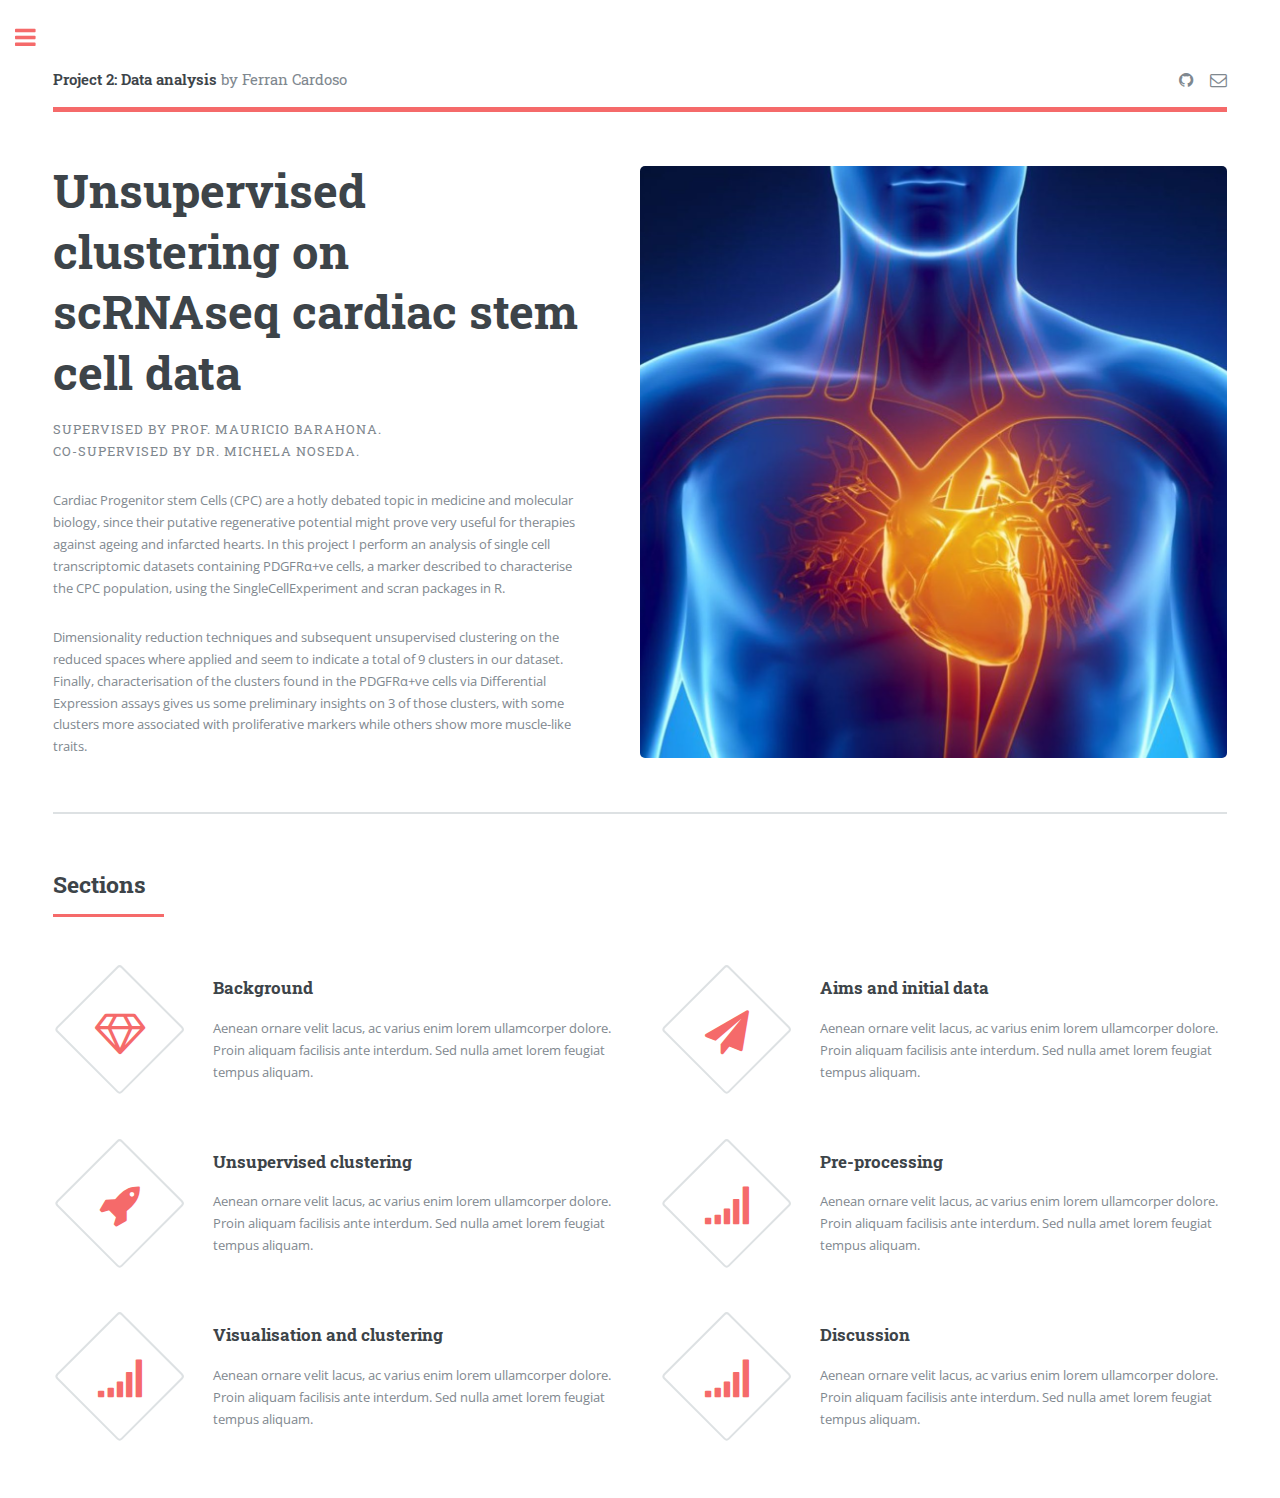
==== commit 40a41ca9: "Progress so far" ====
--- a/index.html
+++ b/index.html
@@ -32,7 +32,8 @@
 											<h1>Unsupervised clustering on scRNAseq cardiac stem cell data</h1>
 											<p>Supervised by Prof. Mauricio Barahona. <br /> Co-supervised by Dr. Michela Noseda.</p>
 										</header>
-										<p>VERY SIMPLE ABSTRACT <br />Aenean ornare velit lacus, ac varius enim ullamcorper eu. Proin aliquam facilisis ante interdum congue. Integer mollis, nisl amet convallis, porttitor magna ullamcorper, amet egestas mauris. Ut magna finibus nisi nec lacinia. Nam maximus erat id euismod egestas. Pellentesque sapien ac quam. Lorem ipsum dolor sit nullam.</p>
+										<p>Cardiac Progenitor stem Cells (CPC) are a hotly debated topic in medicine and molecular biology, since their putative regenerative potential might prove very useful for therapies against ageing and infarcted hearts. In this project I perform an analysis of single cell transcriptomic datasets containing PDGFRα+ve cells, a marker described to characterise the CPC population, using the SingleCellExperiment and scran packages in R.</p>
+										<p>Dimensionality reduction techniques and subsequent unsupervised clustering on the reduced spaces where applied and seem to indicate a total of 9 clusters in our dataset. Finally, characterisation of the clusters found in the PDGFRα+ve cells via Differential Expression assays gives us some preliminary insights on 3 of those clusters, with some clusters more associated with proliferative markers while others show more muscle-like traits.</p>
 										<!-- <ul class="actions">
 											<li><a href="#" class="button big">Learn More</a></li>
 										</ul> -->
@@ -224,7 +225,7 @@
 									<header class="major">
 										<h2>Acknowledgements</h2>
 									</header>
-									<p>Sed varius enim lorem ullamcorper dolore aliquam aenean ornare velit lacus, ac varius enim lorem ullamcorper dolore. Proin sed aliquam facilisis ante interdum. Sed nulla amet lorem feugiat tempus aliquam.</p>
+									<p>I would like to thank Prof. Mauricio Barahona and Dr. Michela Noseda for their supervision and guidance throughout the project.<br />Special thanks as well to Andrea Massaia, PhD, for all his support and scientific insights that made this project possible. </p>
 		
 								</section>
 
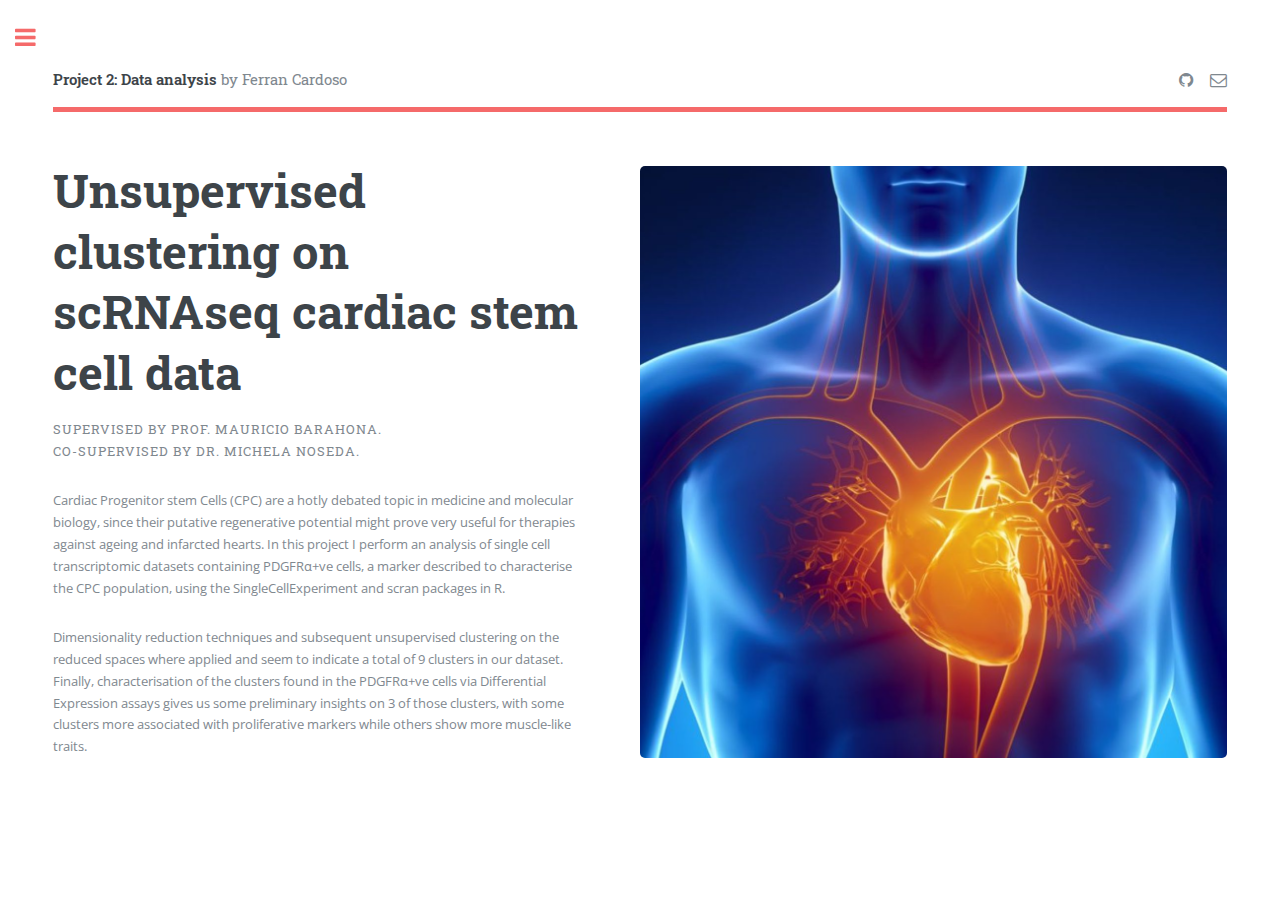
==== commit 78ba4241: "Up to analysis" ====
--- a/index.html
+++ b/index.html
@@ -44,7 +44,7 @@
 								</section>
 
 							<!-- Section -->
-								<section>
+								<!-- <section>
 									<header class="major">
 										<h2>Sections</h2>
 									</header>
@@ -92,7 +92,7 @@
 											</div>
 										</article>
 									</div>
-								</section>
+								</section> -->
 
 							<!-- Section -->
 								<!-- <section>
@@ -171,24 +171,24 @@
 										<li>
 											<span class="opener">Pre-processing</span>
 											<ul>
-												<li><a href="pre-process.html/#filtering">QC and filtering</a></li>
-												<li><a href="pre-process.html/#norm">Normalisation</a></li>
+												<li><a href="pre-process.html#qc">QC and filtering</a></li>
+												<li><a href="pre-process.html#norm">Normalisation</a></li>
 											</ul>
 										</li>
 										<li>
 											<span class="opener">Visualisation and Clustering</span>
 											<ul>
-												<li><a href="analysis.html/#dr">Dimensionality Reduction</a></li>
-												<li><a href="analysis.html/#clust">Unsupervised clustering</a></li>
-												<li><a href="analysis.html/#bio">Biological analysis</a></li>
+												<li><a href="analysis.html#dr">Dimensionality Reduction</a></li>
+												<li><a href="analysis.html#clust">Unsupervised clustering</a></li>
+												<li><a href="analysis.html#bio">Biological analysis</a></li>
 											</ul>
 										</li>
 										<li>
 											<span class="opener">Discussion</span>
 											<ul>
 												<li><a href="discussion.html">Discussion</a></li>
-												<li><a href="discussion.html/#conclussion">Conclusions</a></li>
-												<li><a href="discussion.html/#future">Future work</a></li>
+												<li><a href="discussion.html#conclussion">Conclusions</a></li>
+												<li><a href="discussion.html#future">Future work</a></li>
 											</ul>
 										</li>
 										<li><a href="refs.html">References</a></li>
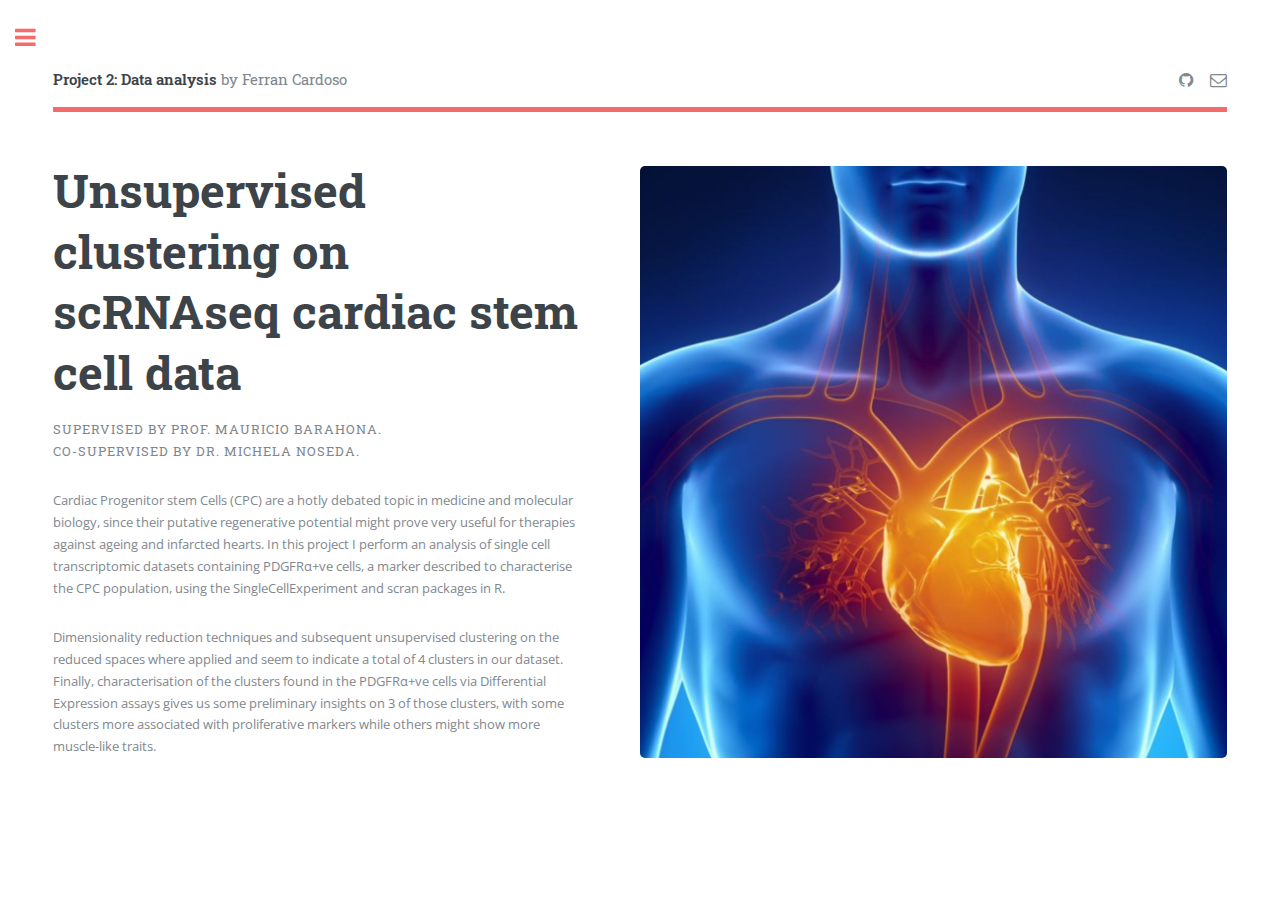
==== commit 3179f186: "All content in(minus refs, figcaptions)" ====
--- a/index.html
+++ b/index.html
@@ -33,7 +33,7 @@
 											<p>Supervised by Prof. Mauricio Barahona. <br /> Co-supervised by Dr. Michela Noseda.</p>
 										</header>
 										<p>Cardiac Progenitor stem Cells (CPC) are a hotly debated topic in medicine and molecular biology, since their putative regenerative potential might prove very useful for therapies against ageing and infarcted hearts. In this project I perform an analysis of single cell transcriptomic datasets containing PDGFRα+ve cells, a marker described to characterise the CPC population, using the SingleCellExperiment and scran packages in R.</p>
-										<p>Dimensionality reduction techniques and subsequent unsupervised clustering on the reduced spaces where applied and seem to indicate a total of 9 clusters in our dataset. Finally, characterisation of the clusters found in the PDGFRα+ve cells via Differential Expression assays gives us some preliminary insights on 3 of those clusters, with some clusters more associated with proliferative markers while others show more muscle-like traits.</p>
+										<p>Dimensionality reduction techniques and subsequent unsupervised clustering on the reduced spaces where applied and seem to indicate a total of 4 clusters in our dataset. Finally, characterisation of the clusters found in the PDGFRα+ve cells via Differential Expression assays gives us some preliminary insights on 3 of those clusters, with some clusters more associated with proliferative markers while others might show more muscle-like traits.</p>
 										<!-- <ul class="actions">
 											<li><a href="#" class="button big">Learn More</a></li>
 										</ul> -->
@@ -164,35 +164,35 @@
 										<h2>Menu</h2>
 									</header>
 									<ul>
-										<li><a href="index.html">Homepage</a></li>
-										<li><a href="background.html">Background</a></li>
-										<li><a href="aim.html">Aims and Initial Data</a></li>
-										<li><a href="intro.html">Introduction and pipeline</a></li>
+										<li><a href="index.html">Abstract</a></li>
+										<li><a href="background.html">1.- Background</a></li>
+										<li><a href="aim.html">2.- Aims and Initial Data</a></li>
+										<li><a href="intro.html">3.- Introduction and pipeline</a></li>
 										<li>
-											<span class="opener">Pre-processing</span>
+											<span class="opener">4.- Pre-processing</span>
 											<ul>
-												<li><a href="pre-process.html#qc">QC and filtering</a></li>
-												<li><a href="pre-process.html#norm">Normalisation</a></li>
+												<li><a href="pre-process.html">4.1- QC and filtering</a></li>
+												<li><a href="pre-process.html#norm">4.2- Normalisation</a></li>
 											</ul>
 										</li>
 										<li>
-											<span class="opener">Visualisation and Clustering</span>
+											<span class="opener">5.- Visualisation and Clustering</span>
 											<ul>
-												<li><a href="analysis.html#dr">Dimensionality Reduction</a></li>
-												<li><a href="analysis.html#clust">Unsupervised clustering</a></li>
-												<li><a href="analysis.html#bio">Biological analysis</a></li>
+												<li><a href="analysis.html">5.1- Dimensionality Reduction</a></li>
+												<li><a href="analysis.html#clust">5.2- Unsupervised clustering</a></li>
+												<li><a href="analysis.html#bio">5.3- Biological analysis</a></li>
 											</ul>
 										</li>
 										<li>
-											<span class="opener">Discussion</span>
+											<span class="opener">6.-Discussion</span>
 											<ul>
-												<li><a href="discussion.html">Discussion</a></li>
-												<li><a href="discussion.html#conclussion">Conclusions</a></li>
-												<li><a href="discussion.html#future">Future work</a></li>
+												<li><a href="discussion.html">6.1- Discussion</a></li>
+												<li><a href="discussion.html#conclussion">6.2- Conclusions</a></li>
+												<li><a href="discussion.html#future">6.3- Future work</a></li>
 											</ul>
 										</li>
-										<li><a href="refs.html">References</a></li>
-										<li><a href="elements.html">Elements</a></li>
+										<li><a href="refs.html">7.-References</a></li>
+										<li><a href="supplementary.html">Supplementary Material</a></li>
 									</ul>
 								</nav>
 
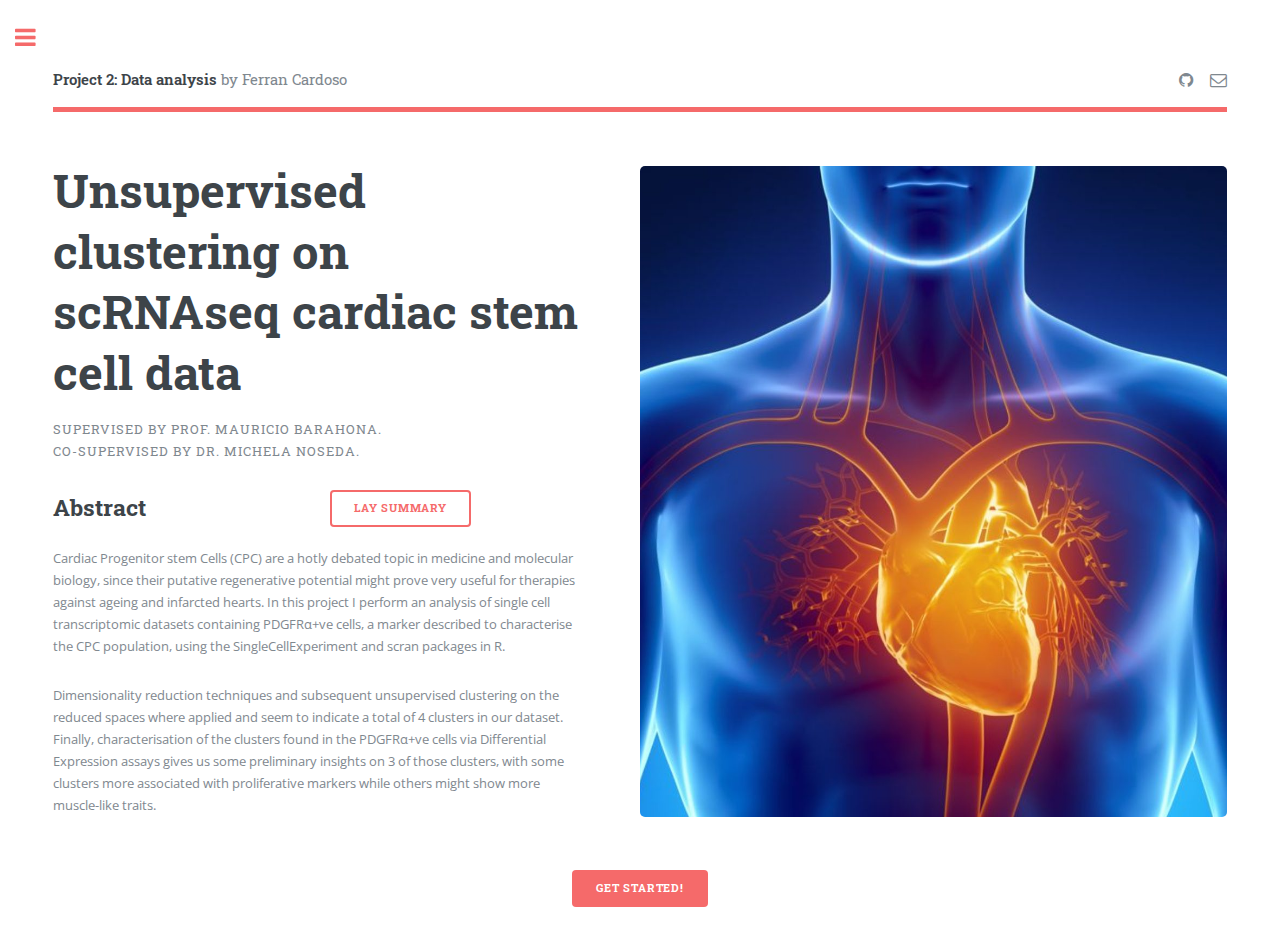
==== commit c33d7e2c: "Added modal, enlarge on hold, and refs template" ====
--- a/index.html
+++ b/index.html
@@ -32,8 +32,26 @@
 											<h1>Unsupervised clustering on scRNAseq cardiac stem cell data</h1>
 											<p>Supervised by Prof. Mauricio Barahona. <br /> Co-supervised by Dr. Michela Noseda.</p>
 										</header>
+										<div class="row">
+												<div class="col-6 col-12-small">
+													<h2>Abstract</h2>
+												</div>
+												<div class="col-6 col-12-small">
+													<button id="myBtn">Lay summary</button>
+												</div>	
+											</div>  
 										<p>Cardiac Progenitor stem Cells (CPC) are a hotly debated topic in medicine and molecular biology, since their putative regenerative potential might prove very useful for therapies against ageing and infarcted hearts. In this project I perform an analysis of single cell transcriptomic datasets containing PDGFRα+ve cells, a marker described to characterise the CPC population, using the SingleCellExperiment and scran packages in R.</p>
 										<p>Dimensionality reduction techniques and subsequent unsupervised clustering on the reduced spaces where applied and seem to indicate a total of 4 clusters in our dataset. Finally, characterisation of the clusters found in the PDGFRα+ve cells via Differential Expression assays gives us some preliminary insights on 3 of those clusters, with some clusters more associated with proliferative markers while others might show more muscle-like traits.</p>
+										
+										<!-- The Modal -->
+										<div id="myModal" class="modal">
+
+											<!-- Modal content -->
+											<div class="modal-content">
+											<span class="close">&times;</span>
+											<p>Some text in the Modal..</p>
+											</div>
+										</div>
 										<!-- <ul class="actions">
 											<li><a href="#" class="button big">Learn More</a></li>
 										</ul> -->
@@ -41,7 +59,9 @@
 									<span class="image object">
 										<img src="images/heart.jpg" alt="" />
 									</span>
+									
 								</section>
+								<p align="center"><a href="background.html" class="button primary">Get started!</a></p>
 
 							<!-- Section -->
 								<!-- <section>
@@ -161,10 +181,11 @@
 							<!-- Menu -->
 								<nav id="menu">
 									<header class="major">
-										<h2>Menu</h2>
+										<h2>Outline</h2>
 									</header>
 									<ul>
-										<li><a href="index.html">Abstract</a></li>
+										<li><a href="index.html"><i class="fa fa-home" aria-hidden="true"></i>
+											Home</a></li>
 										<li><a href="background.html">1.- Background</a></li>
 										<li><a href="aim.html">2.- Aims and Initial Data</a></li>
 										<li><a href="intro.html">3.- Introduction and pipeline</a></li>
@@ -231,7 +252,7 @@
 
 							<!-- Footer -->
 								<footer id="footer">
-									<p class="copyright">&copy; Ferran Cardoso.<br />Project 2: Data Analysis. <br />MSc in Bioinformatics and Theoretical Systems Biology.<br />Imperial College London. <br /> Design: <a href="https://html5up.net">HTML5 UP</a>.</p>
+									<p class="copyright">&copy; Ferran Cardoso | CID: 01602345<br />Project 2: Data Analysis. <br />MSc in Bioinformatics and Theoretical Systems Biology. Imperial College London. <br /> Design: <a href="https://html5up.net">HTML5 UP</a>.</p>
 								</footer>
 
 						</div>
--- a/assets/css/main.css
+++ b/assets/css/main.css
@@ -3566,4 +3566,51 @@
 			border-top: 0;
 			margin-top: 0;
 			padding-top: 0;
-		}+		}
+
+ /* The Modal (background) */
+ .modal {
+	display: none; /* Hidden by default */
+	position: fixed; /* Stay in place */
+	z-index: 1; /* Sit on top */
+	left: 0;
+	top: 0;
+	width: 100%; /* Full width */
+	height: 100%; /* Full height */
+	overflow: auto; /* Enable scroll if needed */
+	background-color: rgb(0,0,0); /* Fallback color */
+	background-color: rgba(0,0,0,0.4); /* Black w/ opacity */
+  }
+  
+  /* Modal Content/Box */
+  .modal-content {
+	background-color: #fefefe;
+	margin: 15% auto; /* 15% from the top and centered */
+	padding: 20px;
+	border: 1px solid #888;
+	width: 80%; /* Could be more or less, depending on screen size */
+  }
+  
+  /* The Close Button */
+  .close {
+	color: #aaa;
+	float: right;
+	font-size: 28px;
+	font-weight: bold;
+  }
+  
+  .close:hover,
+  .close:focus {
+	color: black;
+	text-decoration: none;
+	cursor: pointer;
+  }
+
+/* Enlarge image on hold   */
+  img {
+    transition: -webkit-transform 0.25s ease;
+}
+
+img:active {
+    -webkit-transform: scale(2);
+}
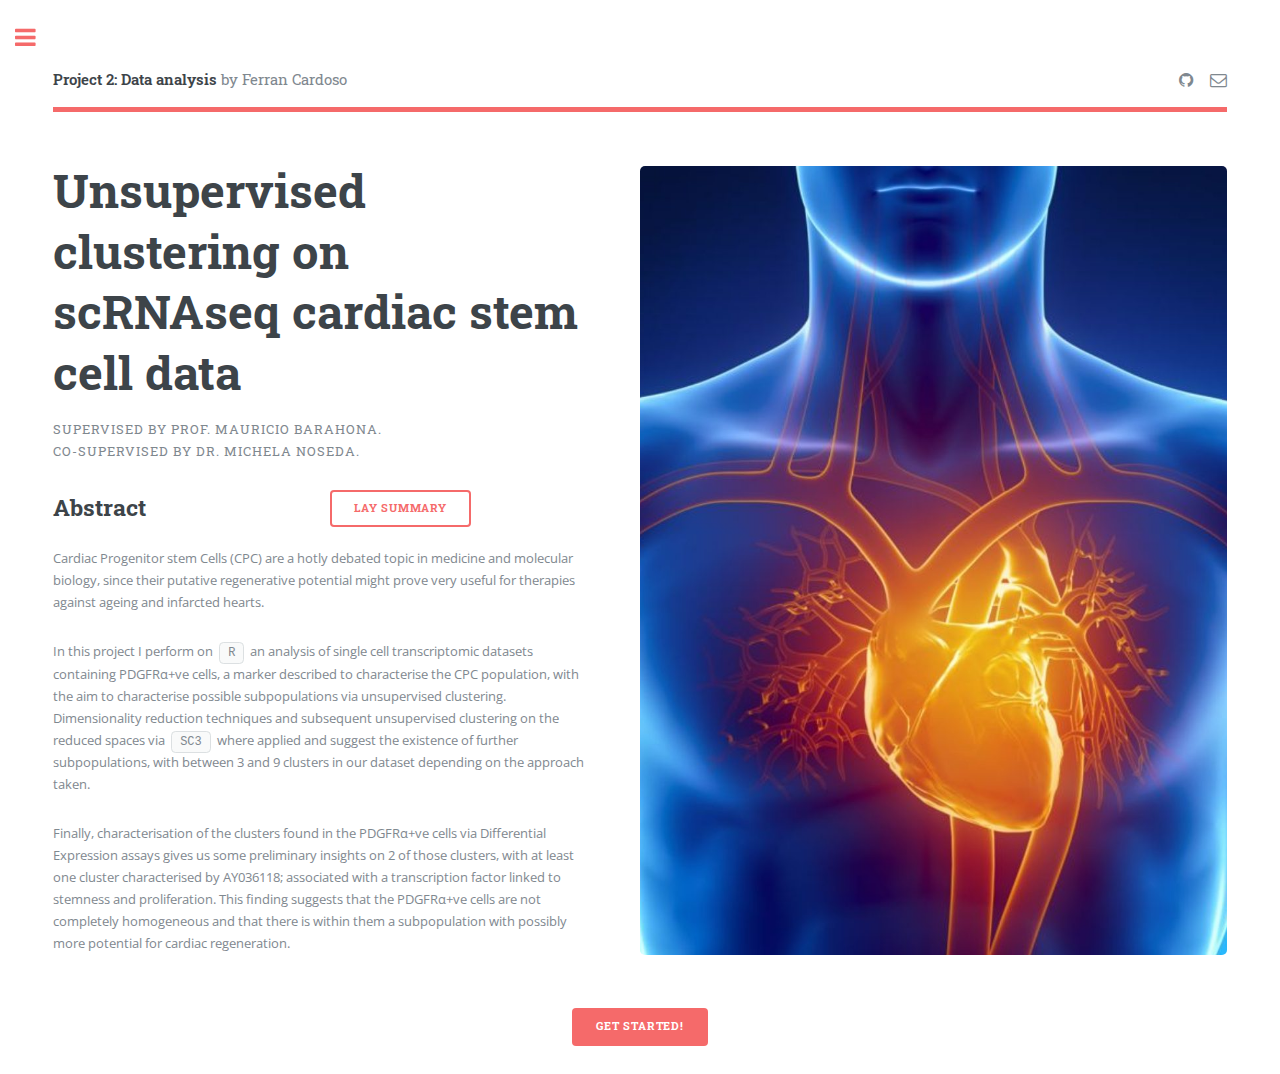
==== commit a372605b: "Until Norm (no captionfor gene-based)" ====
--- a/index.html
+++ b/index.html
@@ -40,8 +40,9 @@
 													<button id="myBtn">Lay summary</button>
 												</div>	
 											</div>  
-										<p>Cardiac Progenitor stem Cells (CPC) are a hotly debated topic in medicine and molecular biology, since their putative regenerative potential might prove very useful for therapies against ageing and infarcted hearts. In this project I perform an analysis of single cell transcriptomic datasets containing PDGFRα+ve cells, a marker described to characterise the CPC population, using the SingleCellExperiment and scran packages in R.</p>
-										<p>Dimensionality reduction techniques and subsequent unsupervised clustering on the reduced spaces where applied and seem to indicate a total of 4 clusters in our dataset. Finally, characterisation of the clusters found in the PDGFRα+ve cells via Differential Expression assays gives us some preliminary insights on 3 of those clusters, with some clusters more associated with proliferative markers while others might show more muscle-like traits.</p>
+										<p>Cardiac Progenitor stem Cells (CPC) are a hotly debated topic in medicine and molecular biology, since their putative regenerative potential might prove very useful for therapies against ageing and infarcted hearts.</p>
+										<p>In this project I perform on <code>R</code> an analysis of single cell transcriptomic datasets containing PDGFRα+ve cells, a marker described to characterise the CPC population, with the aim to characterise possible subpopulations via unsupervised clustering. Dimensionality reduction techniques and subsequent unsupervised clustering on the reduced spaces via <code>SC3</code> where applied and suggest the existence of further subpopulations, with between 3 and 9 clusters in our dataset depending on the approach taken.</p>
+										<p>Finally, characterisation of the clusters found in the PDGFRα+ve cells via Differential Expression assays gives us some preliminary insights on 2 of those clusters, with at least one cluster characterised by AY036118; associated with a transcription factor linked to stemness and proliferation. This finding suggests that the PDGFRα+ve cells are not completely homogeneous and that there is within them a subpopulation with possibly more potential for cardiac regeneration.</p>
 										
 										<!-- The Modal -->
 										<div id="myModal" class="modal">
@@ -49,7 +50,9 @@
 											<!-- Modal content -->
 											<div class="modal-content">
 											<span class="close">&times;</span>
-											<p>Some text in the Modal..</p>
+											<p>The stem cell population of the heart is of major interest to molecular biologists and medical doctors, since it might play a central role in the organ regeneration and prove very useful for therapies against ageing and infarcted hearts.</p>
+											<p>In this project I perform an analysis of single cell expression data on a subset of cardiac stem cells, with the aim to characterise possible subpopulations via machine learning approaches (unsupervised clustering).</p>
+											<p>This clustering allows us to confirm the existence of subpopulations, which were then studied by identifying genes expressed in a differential manner. The Differential Expression assay identifies a subpopulation linked with proliferation and possibly heart development, which could be very interesting to study in further experiments.</p>
 											</div>
 										</div>
 										<!-- <ul class="actions">
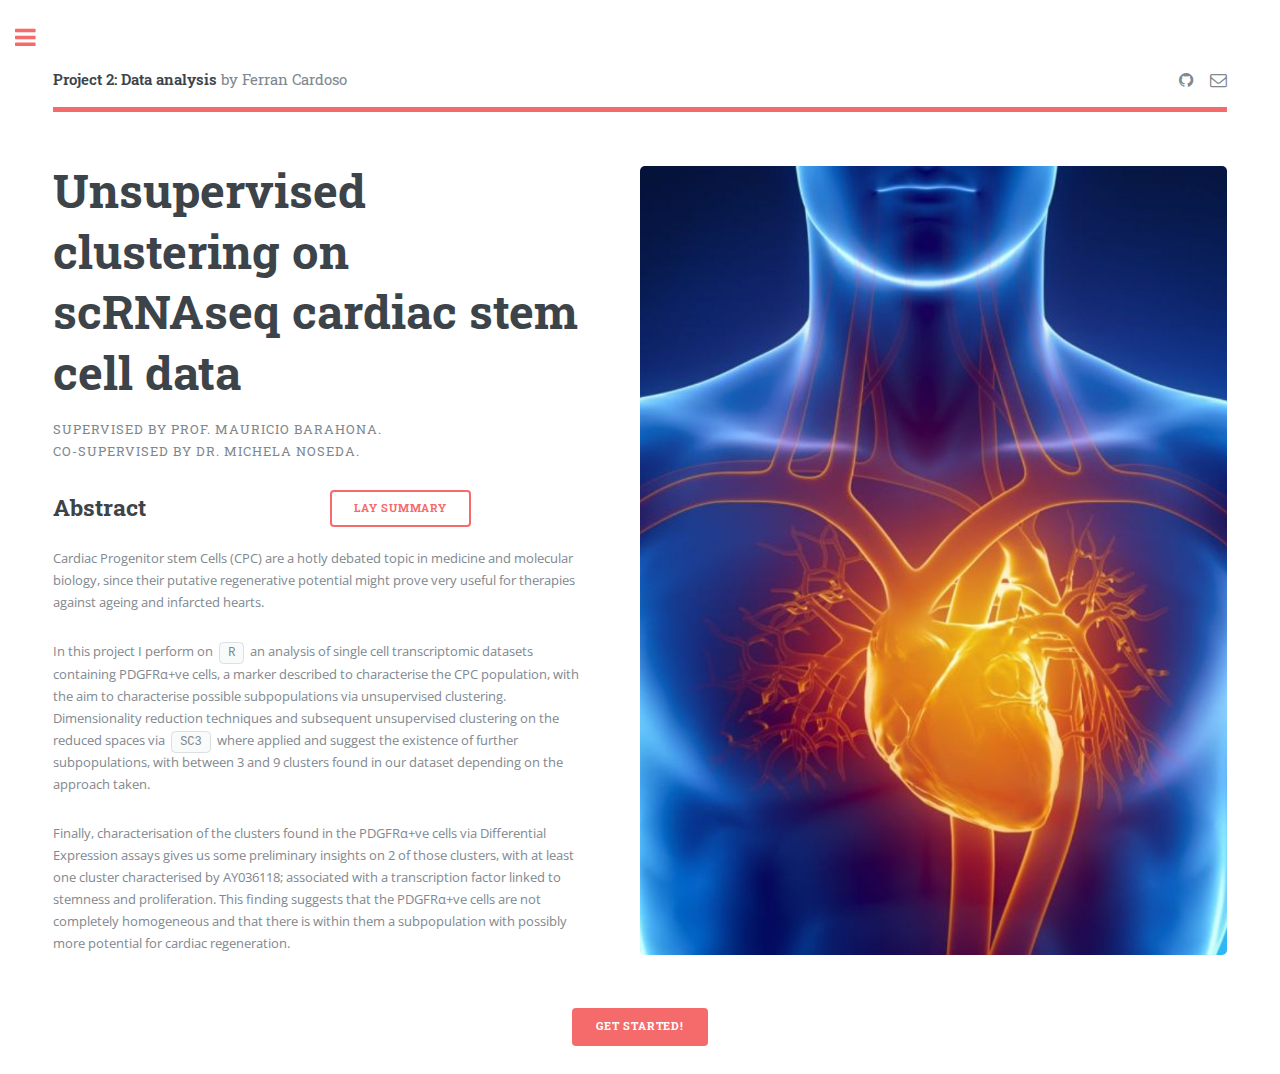
==== commit f3c6d23d: "FINAL" ====
--- a/index.html
+++ b/index.html
@@ -41,7 +41,7 @@
 												</div>	
 											</div>  
 										<p>Cardiac Progenitor stem Cells (CPC) are a hotly debated topic in medicine and molecular biology, since their putative regenerative potential might prove very useful for therapies against ageing and infarcted hearts.</p>
-										<p>In this project I perform on <code>R</code> an analysis of single cell transcriptomic datasets containing PDGFRα+ve cells, a marker described to characterise the CPC population, with the aim to characterise possible subpopulations via unsupervised clustering. Dimensionality reduction techniques and subsequent unsupervised clustering on the reduced spaces via <code>SC3</code> where applied and suggest the existence of further subpopulations, with between 3 and 9 clusters in our dataset depending on the approach taken.</p>
+										<p>In this project I perform on <code>R</code> an analysis of single cell transcriptomic datasets containing PDGFRα+ve cells, a marker described to characterise the CPC population, with the aim to characterise possible subpopulations via unsupervised clustering. Dimensionality reduction techniques and subsequent unsupervised clustering on the reduced spaces via <code>SC3</code> where applied and suggest the existence of further subpopulations, with between 3 and 9 clusters found in our dataset depending on the approach taken.</p>
 										<p>Finally, characterisation of the clusters found in the PDGFRα+ve cells via Differential Expression assays gives us some preliminary insights on 2 of those clusters, with at least one cluster characterised by AY036118; associated with a transcription factor linked to stemness and proliferation. This finding suggests that the PDGFRα+ve cells are not completely homogeneous and that there is within them a subpopulation with possibly more potential for cardiac regeneration.</p>
 										
 										<!-- The Modal -->
